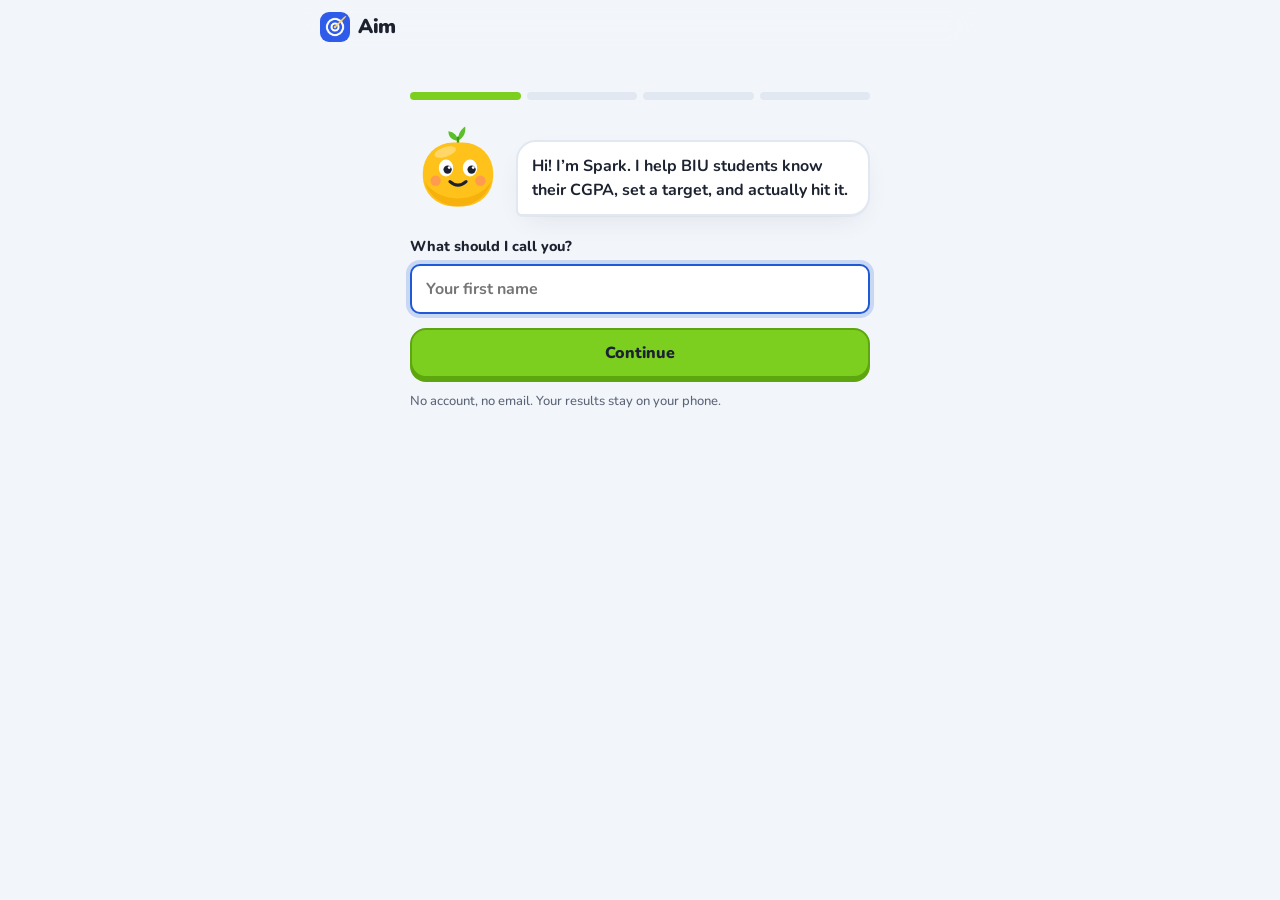
==== index.html @ a9dedfcc "Aim 2.0: BIU CGPA & study planner (PWA) On-device screenshot import (Tesseract.js), BIU weighted deg" ====
<!doctype html>
<html lang="en">
<head>
  <meta charset="utf-8">
  <meta name="viewport" content="width=device-width, initial-scale=1, viewport-fit=cover">
  <title>Aim · BIU CGPA & Study Planner</title>
  <meta name="description" content="For BIU students: upload your portal results, see your CGPA and degree class, and get a study plan with reminders that gets you to your target.">
  <meta name="theme-color" content="#f2f6fb" media="(prefers-color-scheme: light)">
  <meta name="theme-color" content="#10131a" media="(prefers-color-scheme: dark)">
  <meta name="color-scheme" content="light dark">
  <meta name="apple-mobile-web-app-capable" content="yes">
  <meta name="mobile-web-app-capable" content="yes">
  <meta name="apple-mobile-web-app-title" content="Aim">
  <link id="manifest" rel="manifest" href="manifest.webmanifest">
  <link id="apple-icon" rel="apple-touch-icon" href="icons/apple-touch-icon.png">
  <link id="favicon" rel="icon" href="icons/favicon.svg" type="image/svg+xml">
  <link rel="preload" href="fonts/nunito.woff2" as="font" type="font/woff2" crossorigin>
  <script>
    // Runs first so the browser sees the personalised icon when it decides what to install.
    (function () {
      try {
        var s = JSON.parse(localStorage.getItem('aim:v2') || 'null');
        var th = s && s.profile && s.profile.theme;
        if (th === 'light' || th === 'dark') document.documentElement.dataset.theme = th;
        var big = localStorage.getItem('aim:icon512'); if (!big) return;
        var small = localStorage.getItem('aim:icon192') || big;
        var type = function (d) { return d.slice(5, d.indexOf(';')); };
        var base = location.origin + location.pathname.replace(/[^/]*$/, '');
        var m = { id: base, name: 'Aim · BIU CGPA & Study Planner', short_name: 'Aim', start_url: base, scope: base, display: 'standalone',
          background_color: '#f2f6fb', theme_color: '#f2f6fb',
          icons: [{ src: small, sizes: '192x192', type: type(small), purpose: 'any' }, { src: big, sizes: '512x512', type: type(big), purpose: 'any' }, { src: big, sizes: '512x512', type: type(big), purpose: 'maskable' }] };
        document.getElementById('manifest').href = 'data:application/manifest+json,' + encodeURIComponent(JSON.stringify(m));
        document.getElementById('apple-icon').href = big;
        var f = document.getElementById('favicon'); f.href = small; f.type = type(small);
      } catch (e) { /* default icon */ }
    })();
  </script>
  <link rel="stylesheet" href="css/styles.css">
  <script type="module" src="js/app.js"></script>
</head>
<body>
  <a class="skip" href="#view">Skip to content</a>
  <div class="shell">
    <header class="topbar">
      <a class="brand" href="#home" aria-label="Aim home"><img src="icons/icon-192.png" alt=""><span>Aim</span></a>
      <button id="avatar-btn" class="avatar-btn" type="button" aria-label="Settings and profile"></button>
    </header>
    <main id="view" tabindex="-1"></main>
  </div>
  <nav class="tabs" id="tabs" aria-label="Main"></nav>
  <dialog id="dlg" aria-labelledby="dlg-title"></dialog>
  <div id="toast" class="toast" role="status" aria-live="polite"></div>
  <noscript><p style="padding:24px">Aim needs JavaScript turned on.</p></noscript>
</body>
</html>
---- css/styles.css ----
/*
VOICE   friendly coach: warm, direct, celebratory without fluff
IDEA    a report card that talks back: grades are coloured tiles you can read at a glance
PICTURE Spark the mascot + proportional colour tiles (grade mix, level weights)
COLOUR  sky-white ground, ink text, traffic-light grade scale lime → yellow → amber → coral → red
TYPE    Nunito (self-hosted), 800 for numbers and headings
*/
@font-face { font-family: 'Nunito'; src: url('../fonts/nunito.woff2') format('woff2'); font-weight: 200 1000; font-display: swap; }

:root {
  --bg: #f2f6fb; --surface: #fff; --surface-2: #eef3f9; --ink: #1d2230; --muted: #5b6476; --line: #e2e8f1;
  --lime: #7ccf1f; --lime-d: #5ea60f; --lime-ink: #2f6b05; --yellow: #ffd23f; --amber: #ffad33; --coral: #ff7a59; --red: #e5484d;
  --blue: #1f5ad6; --on-blue: #fff; --blue-soft: #e6efff; --lime-soft: #ecf8dc; --amber-soft: #fff3dc; --coral-soft: #ffe9e3;
  --gA: #7ccf1f; --gB: #c2e84d; --gC: #ffd23f; --gD: #ffad33; --gE: #ff7a59; --gF: #e5484d;
  --r: 26px; --r-sm: 16px; --shadow: 0 1px 0 rgba(29,34,48,.04), 0 10px 30px -12px rgba(29,34,48,.12);
  --font: 'Nunito', ui-rounded, -apple-system, 'Segoe UI', Roboto, sans-serif;
  --tabs-h: 68px; --safe-b: env(safe-area-inset-bottom, 0px);
  color-scheme: light;
}
@media (prefers-color-scheme: dark) { :root:not([data-theme=light]) { --bg: #10131a; --surface: #1a1f29; --surface-2: #232937; --ink: #eef1f6; --muted: #a4adbf; --line: #2b3241; --lime-ink: #9ee35a; --blue: #8db4ff; --on-blue: #0b1220; --blue-soft: #1d2a48; --lime-soft: #1f2e14; --amber-soft: #33270f; --coral-soft: #3a1f19; --shadow: none; color-scheme: dark; } }
:root[data-theme=dark] { --bg: #10131a; --surface: #1a1f29; --surface-2: #232937; --ink: #eef1f6; --muted: #a4adbf; --line: #2b3241; --lime-ink: #9ee35a; --blue: #8db4ff; --on-blue: #0b1220; --blue-soft: #1d2a48; --lime-soft: #1f2e14; --amber-soft: #33270f; --coral-soft: #3a1f19; --shadow: none; color-scheme: dark; }

* { box-sizing: border-box; min-width: 0; }
[hidden] { display: none !important; }
html { -webkit-text-size-adjust: 100%; }
body { margin: 0; font: 500 16px/1.5 var(--font); background: var(--bg); color: var(--ink); -webkit-font-smoothing: antialiased; overflow-x: clip; }
h1, h2, h3, p { margin: 0; }
h1 { font-size: clamp(1.75rem, 6vw, 2.25rem); font-weight: 850; line-height: 1.1; letter-spacing: -.02em; text-wrap: balance; }
h2 { font-size: 1.2rem; font-weight: 800; line-height: 1.2; }
h3 { font-size: 1rem; font-weight: 800; }
a { color: inherit; }
:focus-visible { outline: 3px solid var(--blue); outline-offset: 2px; border-radius: 10px; }
.sr-only { position: absolute; width: 1px; height: 1px; overflow: hidden; clip: rect(0 0 0 0); white-space: nowrap; }
.muted { color: var(--muted); } .small { font-size: .875rem; } .tiny { font-size: .8125rem; }
.num { font-variant-numeric: tabular-nums; font-weight: 850; }
.skip { position: absolute; left: -9999px; } .skip:focus { left: 8px; top: 8px; z-index: 99; background: var(--surface); padding: 8px 12px; }

/* Shell */
.shell { min-height: 100dvh; }
.topbar { position: sticky; top: 0; z-index: 10; display: flex; align-items: center; justify-content: space-between; gap: 12px;
  padding: calc(12px + env(safe-area-inset-top, 0px)) 20px 10px; background: color-mix(in srgb, var(--bg) 85%, transparent);
  backdrop-filter: blur(14px); -webkit-backdrop-filter: blur(14px); max-width: 680px; margin: 0 auto; }
.brand { display: flex; align-items: center; gap: 8px; font-weight: 900; font-size: 1.25rem; letter-spacing: -.02em; text-decoration: none; }
.brand img { width: 30px; height: 30px; border-radius: 9px; }
.avatar-btn { width: 42px; height: 42px; border-radius: 50%; border: 2px solid var(--line); background: var(--surface); padding: 0; overflow: hidden; cursor: pointer; font: 800 1rem var(--font); color: var(--ink); }
.avatar-btn img { width: 100%; height: 100%; object-fit: cover; display: block; }
main { max-width: 680px; margin: 0 auto; padding: 4px 16px calc(var(--tabs-h) + var(--safe-b) + 28px); outline: none; }
.stack { display: grid; gap: 14px; } .stack-sm { display: grid; gap: 8px; } .stack-lg { display: grid; gap: 22px; }
.row { display: flex; align-items: center; gap: 10px; } .wrap { flex-wrap: wrap; } .spread { justify-content: space-between; } .grow { flex: 1; }
.grid-2 { display: grid; grid-template-columns: minmax(0,1fr) minmax(0,1fr); gap: 12px; }

.tabs { position: fixed; left: 0; right: 0; bottom: 0; z-index: 20; height: calc(var(--tabs-h) + var(--safe-b)); padding-bottom: var(--safe-b);
  display: grid; grid-template-columns: repeat(4, 1fr); background: color-mix(in srgb, var(--surface) 94%, transparent); border-top: 1px solid var(--line);
  backdrop-filter: blur(14px); -webkit-backdrop-filter: blur(14px); }
.tab { display: flex; flex-direction: column; align-items: center; justify-content: center; gap: 2px; text-decoration: none; color: var(--muted); font-weight: 800; font-size: .75rem; min-height: 48px; }
.tab svg { width: 26px; height: 26px; transition: transform .2s; }
.tab[aria-current=page] { color: var(--ink); } .tab[aria-current=page] svg { transform: translateY(-2px) scale(1.08); color: var(--lime-d); }
@media (min-width: 900px) {
  .tabs { top: 50%; bottom: auto; left: 24px; right: auto; transform: translateY(-50%); width: 84px; height: auto; padding: 10px 0; grid-template-columns: 1fr; gap: 6px; border: 1px solid var(--line); border-radius: 28px; box-shadow: var(--shadow); }
  main { padding-bottom: 60px; }
}

/* Cards & tiles */
.card { background: var(--surface); border-radius: var(--r); padding: 20px; box-shadow: var(--shadow); border: 1px solid var(--line); }
.card.flush { padding: 0; overflow: hidden; }
.card-head { display: flex; align-items: center; justify-content: space-between; gap: 10px; padding: 16px 20px; }
.tile { border-radius: 22px; padding: 16px; color: #1d2230; position: relative; overflow: hidden; }
.hero { display: grid; grid-template-columns: minmax(0, 1.25fr) minmax(0, 1fr); gap: 12px; }
@media (max-width: 420px) { .hero { grid-template-columns: 1fr; } }
.big { font-size: clamp(3.2rem, 15vw, 4.4rem); font-weight: 900; line-height: .95; letter-spacing: -.04em; font-variant-numeric: tabular-nums; }
.label { font-size: .8125rem; font-weight: 800; color: var(--muted); }
.tile .label { color: #1d2230; opacity: .9; }
.cls-1st { background: var(--gA); } .cls-21 { background: var(--yellow); } .cls-22 { background: var(--amber); } .cls-3rd { background: var(--coral); } .cls-pass, .cls-na { background: var(--surface-2); color: var(--ink); }

/* Level weight tiles: widths proportional to weight */
.levels { display: flex; gap: 6px; height: 112px; }
.lvl { border-radius: 16px; padding: 10px; display: flex; flex-direction: column; justify-content: space-between; color: var(--ink); min-width: 52px; transition: transform .2s; }
.lvl b { font-size: 1.2rem; font-weight: 900; } .lvl span { font-size: .72rem; font-weight: 800; opacity: .8; }
.lvl:not(.done) { background: var(--surface-2); } .lvl.done { color: #1d2230; } .lvl.current { outline: 3px solid var(--ink); outline-offset: -3px; }

/* Grade chips */
.g { display: inline-grid; place-items: center; min-width: 34px; height: 34px; padding: 0 8px; border-radius: 11px; font-weight: 900; color: #1d2230; font-size: .95rem; }
.gA { background: var(--gA); } .gB { background: var(--gB); } .gC { background: var(--gC); } .gD { background: var(--gD); } .gE { background: var(--gE); } .gF { background: var(--gF); color: #fff; }
.gP { background: var(--blue-soft); color: var(--blue); font-size: .75rem; }
.mix { display: flex; height: 14px; border-radius: 99px; overflow: hidden; gap: 2px; }
.mix i { display: block; }

/* Buttons (chunky, pressable) */
.btn { --c: var(--surface); --s: var(--line); --t: var(--ink);
  display: inline-flex; align-items: center; justify-content: center; gap: 8px; min-height: 50px; padding: 0 20px; border-radius: 16px;
  background: var(--c); color: var(--t); border: 2px solid var(--s); box-shadow: 0 4px 0 var(--s); font: 850 1rem var(--font);
  cursor: pointer; text-decoration: none; transition: transform .08s, box-shadow .08s; white-space: nowrap; -webkit-tap-highlight-color: transparent; }
.btn:active { transform: translateY(3px); box-shadow: 0 1px 0 var(--s); }
.btn svg { width: 20px; height: 20px; flex: none; }
.btn.primary { --c: var(--lime); --s: var(--lime-d); --t: #1d2230; }
.btn.blue { --c: var(--blue); --s: color-mix(in srgb, var(--blue) 70%, #000); --t: var(--on-blue); }
.btn.danger { --c: var(--coral-soft); --s: #f3b6a6; --t: #b4321b; }
.btn.ghost { --c: transparent; --s: transparent; box-shadow: none; color: var(--blue); min-height: 44px; padding: 0 10px; }
.btn.ghost:active { transform: none; }
.btn.block { width: 100%; }
.btn.sm { min-height: 40px; padding: 0 14px; font-size: .9rem; border-radius: 13px; }
.btn:disabled { opacity: .5; pointer-events: none; }
.icon-btn { width: 44px; height: 44px; border-radius: 14px; border: 0; background: transparent; color: var(--muted); display: grid; place-items: center; cursor: pointer; }
.icon-btn:hover { background: var(--surface-2); color: var(--ink); } .icon-btn svg { width: 22px; height: 22px; }

.chips { display: flex; flex-wrap: wrap; gap: 8px; }
.chip { min-height: 44px; padding: 0 16px; border-radius: 14px; border: 2px solid var(--line); background: var(--surface); color: var(--ink); font: 800 .95rem var(--font); cursor: pointer; }
.chip[aria-pressed=true] { border-color: var(--ink); background: var(--ink); color: var(--surface); }
.gpick { display: grid; grid-template-columns: repeat(6, minmax(0,1fr)); gap: 6px; }
.gpick button { min-height: 44px; border-radius: 12px; border: 2px solid var(--line); background: var(--surface); font: 900 1rem var(--font); color: var(--ink); cursor: pointer; }
.gpick button[aria-pressed=true] { border-color: transparent; color: #1d2230; transform: scale(1.04); }
.gpick button[aria-pressed=true].F { color: #fff; }

/* Forms */
.field { display: grid; gap: 6px; } .field > label, .legend { font-weight: 800; font-size: .9rem; }
.hint { font-size: .8125rem; color: var(--muted); } .error { font-size: .85rem; color: var(--red); font-weight: 800; }
input, select { font: 700 1rem var(--font); color: var(--ink); background: var(--surface); border: 2px solid var(--line); border-radius: 14px; min-height: 50px; padding: 0 14px; width: 100%; }
input:focus, select:focus { border-color: var(--blue); outline: none; box-shadow: 0 0 0 4px color-mix(in srgb, var(--blue) 20%, transparent); }
input[aria-invalid=true] { border-color: var(--red); }
select { appearance: none; -webkit-appearance: none; padding-right: 38px; background-image: url("data:image/svg+xml,%3Csvg xmlns='http://www.w3.org/2000/svg' width='12' height='8'%3E%3Cpath d='M1 1.5l5 5 5-5' fill='none' stroke='%23889' stroke-width='2' stroke-linecap='round'/%3E%3C/svg%3E"); background-repeat: no-repeat; background-position: right 14px center; }
fieldset { border: 0; margin: 0; padding: 0; }
.option { display: flex; gap: 12px; align-items: center; padding: 14px 16px; border: 2px solid var(--line); border-radius: 18px; cursor: pointer; background: var(--surface); box-shadow: 0 3px 0 var(--line); font-weight: 800; }
.option:has(input:checked) { border-color: var(--lime-d); background: var(--lime-soft); box-shadow: 0 3px 0 var(--lime-d); }
.option input { width: 22px; height: 22px; min-height: 0; margin: 0; accent-color: var(--lime-d); flex: none; }
.option .sub { display: block; font-weight: 600; font-size: .8125rem; color: var(--muted); }

/* Lists */
.list { list-style: none; margin: 0; padding: 0; }
.item { display: flex; align-items: center; gap: 12px; padding: 12px 20px; border-top: 1px solid var(--line); min-height: 64px; }
.item:first-child { border-top: 0; }
.item .title { font-weight: 800; white-space: nowrap; overflow: hidden; text-overflow: ellipsis; }
.item .sub { font-size: .8125rem; color: var(--muted); white-space: nowrap; overflow: hidden; text-overflow: ellipsis; }
button.item { width: 100%; background: none; border-left: 0; border-right: 0; border-bottom: 0; text-align: left; font: inherit; color: inherit; cursor: pointer; }
button.item:hover { background: var(--surface-2); }

/* Spark speech */
.say { display: flex; align-items: flex-end; gap: 10px; }
.bubble { position: relative; background: var(--surface); border: 2px solid var(--line); border-radius: 20px 20px 20px 6px; padding: 12px 14px; font-weight: 700; box-shadow: var(--shadow); }
.spark { flex: none; overflow: visible; }
.spark .spark-body { transform-origin: 60px 108px; animation: bob 3.2s ease-in-out infinite; }
.spark .eyes { transform-origin: 60px 60px; animation: blink 5s infinite; }
.spark.jump .spark-body { animation: jump .7s cubic-bezier(.3,1.6,.5,1) 2; }
.spark.shake .spark-body { animation: shake .5s ease-in-out 2; }
@keyframes bob { 50% { transform: translateY(-3px) scaleY(1.02); } }
@keyframes blink { 0%, 96%, 100% { transform: scaleY(1); } 98% { transform: scaleY(.1); } }
@keyframes jump { 40% { transform: translateY(-18px) scale(1.05, .95); } 70% { transform: translateY(0) scale(1.08, .9); } }
@keyframes shake { 25% { transform: rotate(-6deg); } 75% { transform: rotate(6deg); } }

/* Chat */
.chat { display: grid; gap: 12px; padding-bottom: 8px; }
.msg { max-width: 88%; padding: 12px 14px; border-radius: 20px; font-weight: 650; animation: pop .25s ease-out; }
.msg.me { justify-self: end; background: var(--ink); color: var(--surface); border-bottom-right-radius: 6px; }
.msg.bot { background: var(--surface); border: 2px solid var(--line); border-bottom-left-radius: 6px; }
.msg.bot p + p, .msg.bot p + ul, .msg.bot ul + p { margin-top: 8px; }
.msg ul { margin: 6px 0 0; padding-left: 18px; }
.botrow { display: flex; gap: 8px; align-items: flex-end; }
.typing { display: inline-flex; gap: 4px; padding: 14px 16px; }
.typing i { width: 8px; height: 8px; border-radius: 50%; background: var(--muted); animation: dot 1s infinite; }
.typing i:nth-child(2) { animation-delay: .15s; } .typing i:nth-child(3) { animation-delay: .3s; }
@keyframes dot { 50% { transform: translateY(-5px); opacity: .5; } }
@keyframes pop { from { transform: translateY(6px) scale(.98); opacity: 0; } }
.suggest { display: flex; gap: 8px; overflow-x: auto; padding: 4px 2px 8px; scrollbar-width: none; }
.suggest .chip { flex: none; }

/* Upload & progress */
.drop { border: 3px dashed var(--line); border-radius: var(--r); padding: 26px 18px; text-align: center; display: grid; gap: 10px; justify-items: center; background: var(--surface); cursor: pointer; }
.drop:hover, .drop.over { border-color: var(--lime-d); background: var(--lime-soft); }
.bar { height: 14px; border-radius: 99px; background: var(--surface-2); overflow: hidden; }
.bar > i { display: block; height: 100%; background: var(--lime); border-radius: inherit; transition: width .3s; }
.flag { display: inline-block; font-size: .72rem; font-weight: 800; padding: 2px 8px; border-radius: 99px; background: var(--amber-soft); color: #8a5300; }
:root[data-theme=dark] .flag { color: var(--amber); }

/* Callouts */
.callout { border-radius: 20px; padding: 14px 16px; background: var(--surface-2); font-weight: 650; }
.callout.good { background: var(--lime-soft); } .callout.warn { background: var(--amber-soft); } .callout.bad { background: var(--coral-soft); } .callout.info { background: var(--blue-soft); }

/* Timetable */
.day { display: grid; grid-template-columns: 52px minmax(0, 1fr); gap: 12px; padding: 12px 20px; border-top: 1px solid var(--line); }
.day:first-child { border-top: 0; } .day > b { padding-top: 8px; font-weight: 900; }
.session { display: flex; justify-content: space-between; gap: 8px; padding: 10px 12px; border-radius: 14px; background: var(--surface-2); font-weight: 800; }
.session + .session { margin-top: 6px; } .session .t { color: var(--muted); font-variant-numeric: tabular-nums; white-space: nowrap; }

/* Dialog (bottom sheet on phones) */
dialog { border: 0; border-radius: 28px; padding: 0; width: min(520px, calc(100vw - 24px)); max-height: calc(100dvh - 24px); background: var(--surface); color: var(--ink); box-shadow: 0 30px 80px rgba(0,0,0,.3); }
dialog::backdrop { background: rgba(16, 19, 26, .5); }
.sheet { padding: 22px; display: grid; gap: 16px; }
.sheet-actions { display: flex; gap: 10px; justify-content: flex-end; flex-wrap: wrap; }
@media (max-width: 600px) { dialog { margin: auto auto 0; width: 100vw; max-width: 100vw; border-radius: 28px 28px 0 0; padding-bottom: var(--safe-b); } .sheet-actions .btn { flex: 1; } }

/* Toast */
.toast { position: fixed; left: 50%; bottom: calc(var(--tabs-h) + var(--safe-b) + 16px); transform: translate(-50%, 20px); opacity: 0; pointer-events: none;
  background: #1d2230; color: #fff; padding: 10px 10px 10px 18px; border-radius: 16px; display: flex; gap: 12px; align-items: center; z-index: 60; font-weight: 750; transition: .2s; max-width: calc(100vw - 32px); }
.toast.show { opacity: 1; transform: translate(-50%, 0); pointer-events: auto; }
.toast button { background: none; border: 0; color: var(--yellow); font: 900 1rem var(--font); min-height: 40px; padding: 0 10px; cursor: pointer; }
.toast.top { bottom: auto; top: calc(16px + env(safe-area-inset-top, 0px)); }

/* Onboarding */
.onb { max-width: 460px; margin: 0 auto; padding-top: 4vh; display: grid; gap: 20px; }
.steps { display: flex; gap: 6px; } .steps i { flex: 1; height: 8px; border-radius: 8px; background: var(--line); } .steps i.on { background: var(--lime); }
.class-pick { display: grid; gap: 10px; }
.class-pick label { display: flex; justify-content: space-between; align-items: center; padding: 16px 18px; border-radius: 20px; font-weight: 900; cursor: pointer; color: #1d2230; border: 3px solid transparent; box-shadow: 0 4px 0 rgba(0,0,0,.12); }
.class-pick label:has(input:checked) { border-color: var(--ink); transform: translateY(-2px); }
.class-pick input { width: 22px; height: 22px; min-height: 0; accent-color: #1d2230; }

.confetti { position: fixed; inset: 0; width: 100vw; height: 100vh; pointer-events: none; z-index: 80; }
.section-title { font-size: .8125rem; font-weight: 900; color: var(--muted); padding: 6px 4px 0; text-transform: none; }

@media (prefers-reduced-motion: reduce) { *, *::before, *::after { animation: none !important; transition: none !important; } }
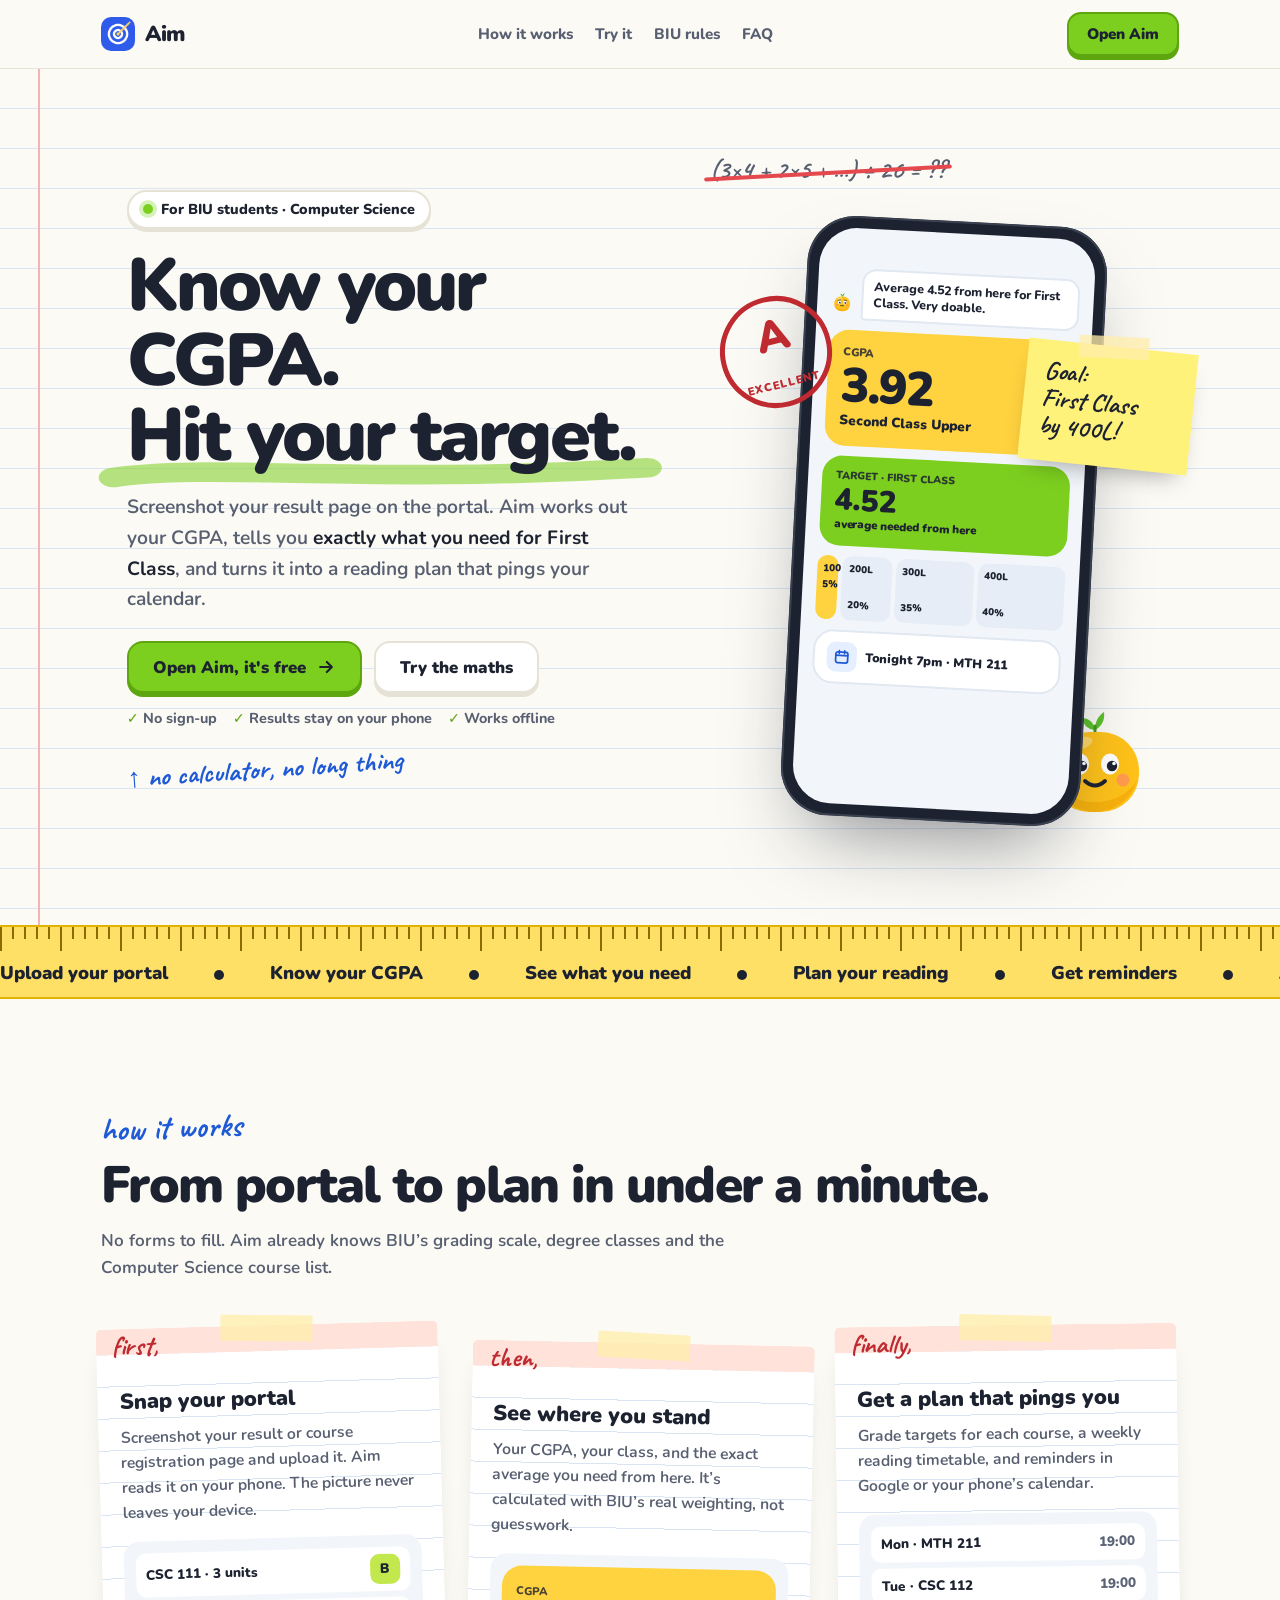
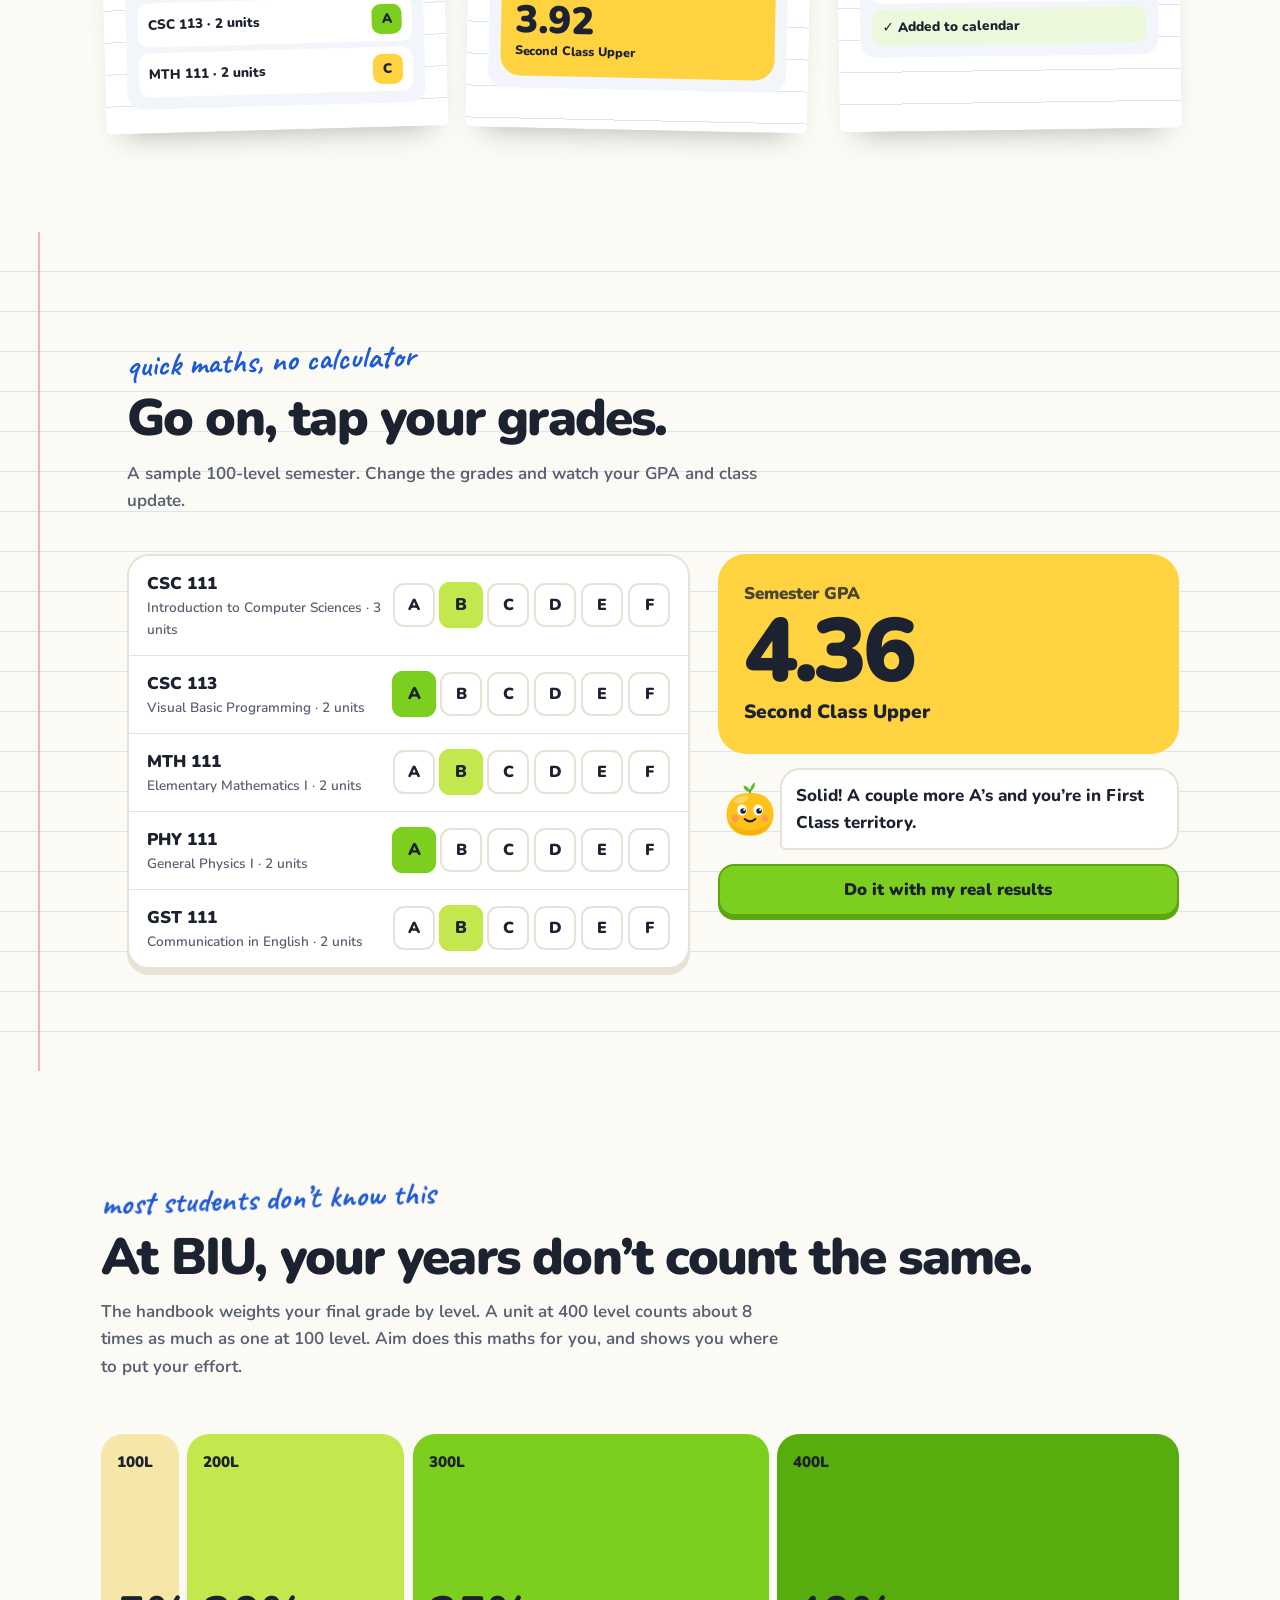
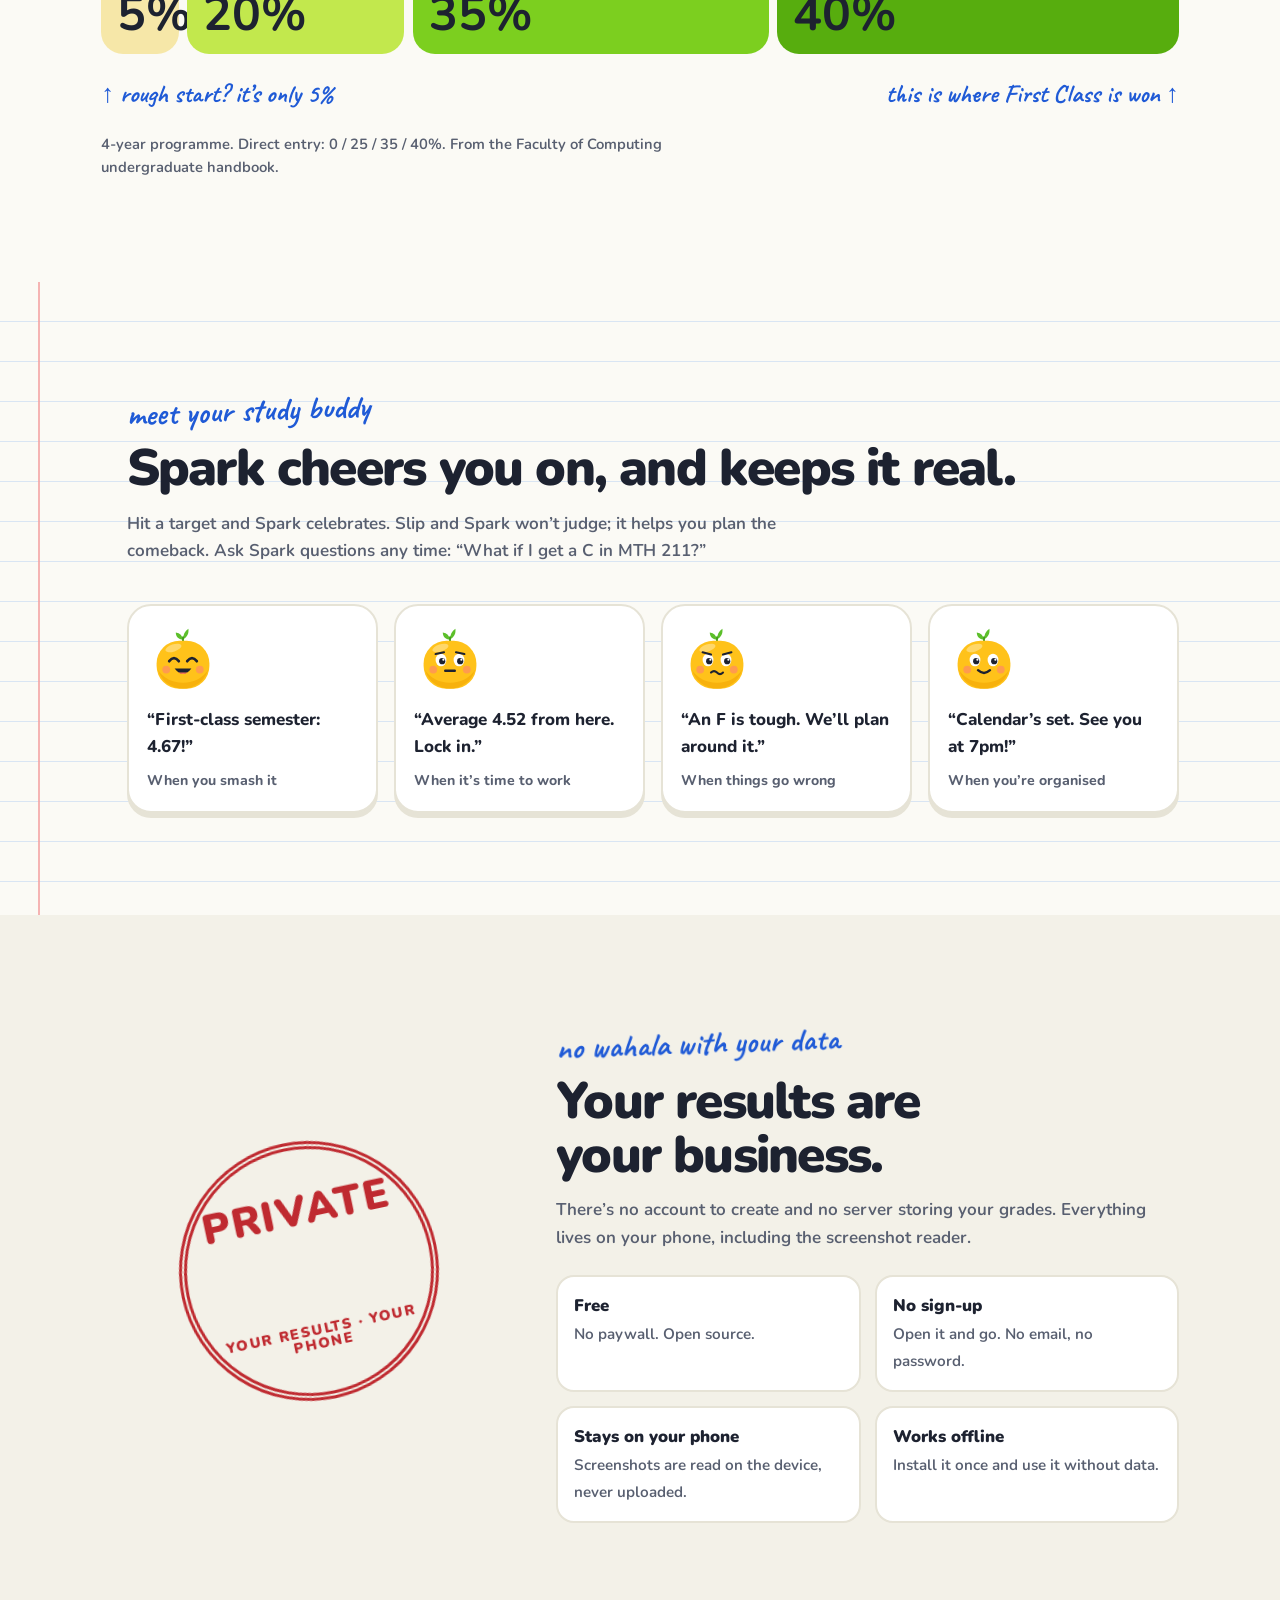
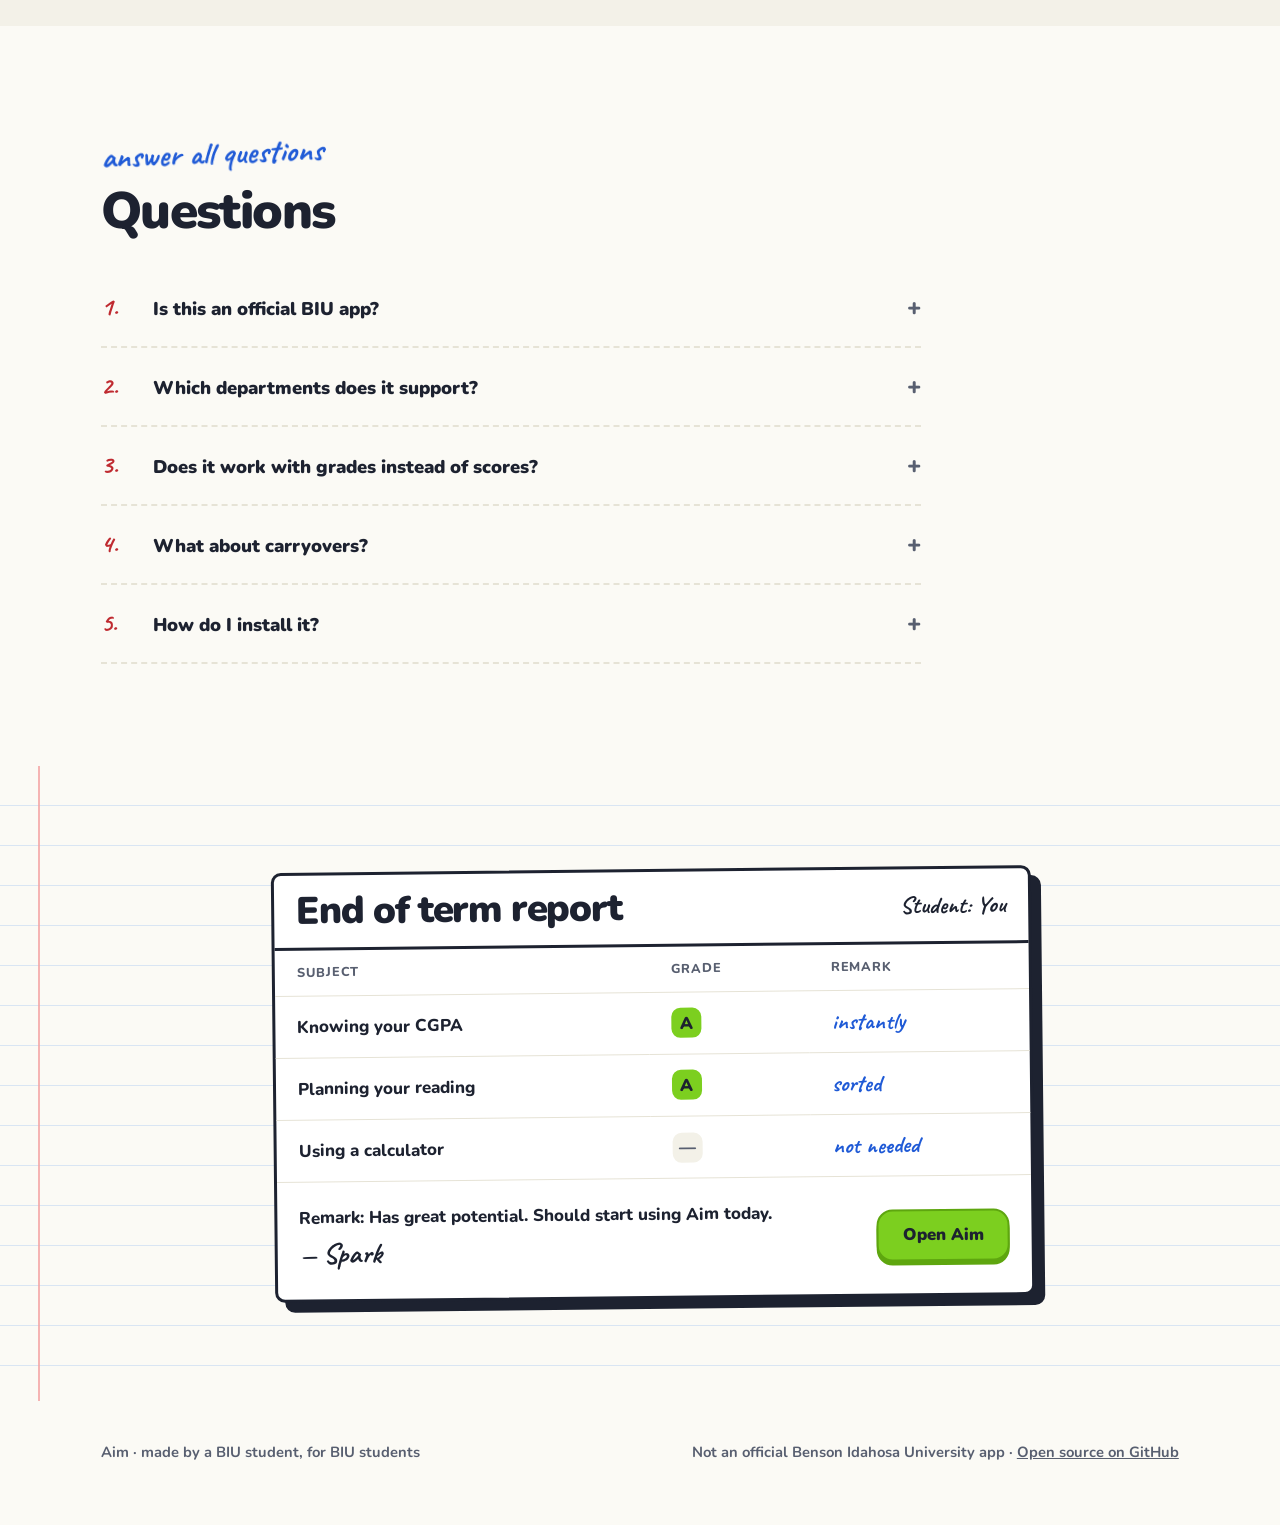
==== commit ba7e0a83: "Add landing page; move app to /app School-themed landing (exercise-book paper, ruler, index cards, r" ====
--- a/index.html
+++ b/index.html
@@ -1,55 +1,386 @@
 <!doctype html>
 <html lang="en">
 <head>
-  <meta charset="utf-8">
-  <meta name="viewport" content="width=device-width, initial-scale=1, viewport-fit=cover">
-  <title>Aim · BIU CGPA & Study Planner</title>
-  <meta name="description" content="For BIU students: upload your portal results, see your CGPA and degree class, and get a study plan with reminders that gets you to your target.">
-  <meta name="theme-color" content="#f2f6fb" media="(prefers-color-scheme: light)">
-  <meta name="theme-color" content="#10131a" media="(prefers-color-scheme: dark)">
-  <meta name="color-scheme" content="light dark">
-  <meta name="apple-mobile-web-app-capable" content="yes">
-  <meta name="mobile-web-app-capable" content="yes">
-  <meta name="apple-mobile-web-app-title" content="Aim">
-  <link id="manifest" rel="manifest" href="manifest.webmanifest">
-  <link id="apple-icon" rel="apple-touch-icon" href="icons/apple-touch-icon.png">
-  <link id="favicon" rel="icon" href="icons/favicon.svg" type="image/svg+xml">
-  <link rel="preload" href="fonts/nunito.woff2" as="font" type="font/woff2" crossorigin>
-  <script>
-    // Runs first so the browser sees the personalised icon when it decides what to install.
-    (function () {
-      try {
-        var s = JSON.parse(localStorage.getItem('aim:v2') || 'null');
-        var th = s && s.profile && s.profile.theme;
-        if (th === 'light' || th === 'dark') document.documentElement.dataset.theme = th;
-        var big = localStorage.getItem('aim:icon512'); if (!big) return;
-        var small = localStorage.getItem('aim:icon192') || big;
-        var type = function (d) { return d.slice(5, d.indexOf(';')); };
-        var base = location.origin + location.pathname.replace(/[^/]*$/, '');
-        var m = { id: base, name: 'Aim · BIU CGPA & Study Planner', short_name: 'Aim', start_url: base, scope: base, display: 'standalone',
-          background_color: '#f2f6fb', theme_color: '#f2f6fb',
-          icons: [{ src: small, sizes: '192x192', type: type(small), purpose: 'any' }, { src: big, sizes: '512x512', type: type(big), purpose: 'any' }, { src: big, sizes: '512x512', type: type(big), purpose: 'maskable' }] };
-        document.getElementById('manifest').href = 'data:application/manifest+json,' + encodeURIComponent(JSON.stringify(m));
-        document.getElementById('apple-icon').href = big;
-        var f = document.getElementById('favicon'); f.href = small; f.type = type(small);
-      } catch (e) { /* default icon */ }
-    })();
-  </script>
-  <link rel="stylesheet" href="css/styles.css">
-  <script type="module" src="js/app.js"></script>
+<meta charset="utf-8">
+<meta name="viewport" content="width=device-width, initial-scale=1">
+<title>Aim · Know your CGPA. Hit your target.</title>
+<meta name="description" content="Aim is a free app for BIU students. Screenshot your portal results and Aim works out your CGPA, what you need for First Class, and a study plan with reminders. No sign-up.">
+<meta property="og:title" content="Aim · Know your CGPA. Hit your target.">
+<meta property="og:description" content="Free for BIU students. Screenshot your portal, Aim does the maths and plans your reading.">
+<meta property="og:image" content="https://aim-biu.vercel.app/app/icons/icon-512.png">
+<meta name="theme-color" content="#fbfaf5">
+<link rel="icon" href="app/icons/favicon.svg" type="image/svg+xml">
+<link rel="preload" href="app/fonts/nunito.woff2" as="font" type="font/woff2" crossorigin>
+<link rel="preload" href="app/fonts/caveat.woff2" as="font" type="font/woff2" crossorigin>
+<style>
+/*
+VOICE   a classmate who's good at maths: warm, quick, a little cheeky
+IDEA    the page behaves like your school things: exercise book, ruler, index cards, report card
+PICTURE a phone with Aim lying on ruled exercise-book paper, with sticky notes, a grade stamp and Spark peeking out
+COLOUR  paper cream + ink, Aim's traffic-light grade colours (lime, yellow, amber, coral), margin red
+TYPE    Nunito 800–900 for everything, Caveat for handwritten notes
+*/
+@font-face { font-family: 'Nunito'; src: url('app/fonts/nunito.woff2') format('woff2'); font-weight: 200 1000; font-display: swap; }
+@font-face { font-family: 'Caveat'; src: url('app/fonts/caveat.woff2') format('woff2'); font-weight: 700; font-display: swap; }
+:root {
+  color-scheme: light dark;
+  --paper: light-dark(#fbfaf5, #13161d); --paper-2: light-dark(#f3f1e8, #1a1e27); --ink: light-dark(#1d2230, #eef1f6); --muted: light-dark(#585f70, #a4adbf);
+  --rule: light-dark(#d9e5f3, #222a38); --margin: light-dark(#f4a3a3, #6b3434); --card: light-dark(#ffffff, #1d222c); --line: light-dark(#e6e3d6, #2b3241);
+  --lime: #7ccf1f; --lime-d: #5ea60f; --yellow: #ffd23f; --amber: #ffad33; --coral: #ff7a59; --red: #e5484d; --blue: light-dark(#1f5ad6, #8db4ff);
+  --gB: #c2e84d; --stamp: light-dark(#bf2a30, #ff8f92); --note: #fff27a; --tape: rgba(255, 238, 170, .75);
+}
+:root[data-theme=light] { color-scheme: light; } :root[data-theme=dark] { color-scheme: dark; }
+* { box-sizing: border-box; min-width: 0; }
+html { scroll-behavior: smooth; scroll-padding-top: 80px; }
+body { margin: 0; background: var(--paper); color: var(--ink); font: 600 17px/1.6 'Nunito', ui-rounded, system-ui, sans-serif; overflow-x: clip; -webkit-font-smoothing: antialiased; }
+a { color: inherit; }
+h1, h2, h3, p { margin: 0; }
+.hand { font-family: 'Caveat', cursive; font-weight: 700; }
+:focus-visible { outline: 3px solid var(--blue); outline-offset: 3px; border-radius: 8px; }
+.wrap { max-width: 1180px; margin: 0 auto; padding: 0 max(4vw, 18px); }
+.sr { position: absolute; width: 1px; height: 1px; overflow: hidden; clip: rect(0 0 0 0); }
+
+/* ruled exercise-book paper */
+.ruled { background-image: linear-gradient(var(--paper) 0 0), repeating-linear-gradient(180deg, transparent 0 39px, var(--rule) 39px 40px); background-size: 100% 0, 100% 40px; position: relative; }
+.ruled::before { content: ''; position: absolute; top: 0; bottom: 0; left: max(3vw, 14px); width: 2px; background: var(--margin); opacity: .8; }
+
+/* header */
+header { position: sticky; top: 0; z-index: 20; background: color-mix(in srgb, var(--paper) 88%, transparent); backdrop-filter: blur(12px); -webkit-backdrop-filter: blur(12px); border-bottom: 1px solid var(--line); }
+.nav { display: flex; align-items: center; justify-content: space-between; height: 68px; gap: 12px; }
+.logo { display: flex; align-items: center; gap: 10px; font-weight: 900; font-size: 1.35rem; text-decoration: none; letter-spacing: -.02em; }
+.logo img { width: 34px; height: 34px; border-radius: 10px; }
+.nav-links { display: flex; gap: 22px; font-weight: 800; font-size: .95rem; }
+.nav-links a { text-decoration: none; color: var(--muted); } .nav-links a:hover { color: var(--ink); }
+@media (max-width: 760px) { .nav-links { display: none; } }
+
+/* buttons */
+.btn { --c: var(--card); --s: var(--line); --t: var(--ink); display: inline-flex; align-items: center; justify-content: center; gap: 10px; min-height: 52px; padding: 0 24px; border-radius: 16px;
+  background: var(--c); color: var(--t); border: 2px solid var(--s); box-shadow: 0 4px 0 var(--s); font: 900 1.05rem 'Nunito', sans-serif; text-decoration: none; cursor: pointer; transition: transform .08s, box-shadow .08s; white-space: nowrap; }
+.btn:active { transform: translateY(3px); box-shadow: 0 1px 0 var(--s); }
+.btn.go { --c: var(--lime); --s: var(--lime-d); --t: #1d2230; }
+.btn.sm { min-height: 44px; padding: 0 18px; font-size: .95rem; border-radius: 14px; }
+.btn svg { width: 20px; height: 20px; }
+
+/* hero */
+.hero { padding: clamp(36px, 6vw, 80px) 0 clamp(48px, 7vw, 96px); }
+.hero .wrap { display: grid; grid-template-columns: minmax(0, 1.05fr) minmax(0, .95fr); gap: clamp(28px, 5vw, 64px); align-items: center; padding-left: max(6vw, 40px); }
+@media (max-width: 900px) { .hero .wrap { grid-template-columns: 1fr; } }
+.tag { display: inline-flex; align-items: center; gap: 8px; background: var(--card); border: 2px solid var(--line); border-radius: 999px; padding: 6px 14px; font-weight: 850; font-size: .9rem; box-shadow: 0 3px 0 var(--line); }
+.tag i { width: 10px; height: 10px; border-radius: 50%; background: var(--lime); box-shadow: 0 0 0 4px color-mix(in srgb, var(--lime) 30%, transparent); }
+h1 { font-size: clamp(2.6rem, 6.4vw, 4.6rem); font-weight: 900; line-height: 1.02; letter-spacing: -.04em; margin: 20px 0 18px; text-wrap: balance; }
+.hl { position: relative; white-space: nowrap; z-index: 0; }
+.hl svg { position: absolute; left: -4%; bottom: -.05em; width: 108%; height: .5em; z-index: -1; overflow: visible; }
+.hl path { stroke-dasharray: 600; stroke-dashoffset: 600; animation: draw 1s .4s ease-out forwards; }
+@keyframes draw { to { stroke-dashoffset: 0; } }
+.lede { font-size: clamp(1.05rem, 1.6vw, 1.2rem); color: var(--muted); max-width: 33em; font-weight: 650; }
+.lede b { color: var(--ink); }
+.ctas { display: flex; flex-wrap: wrap; gap: 12px; margin: 26px 0 14px; }
+.fine { font-size: .9rem; color: var(--muted); font-weight: 750; display: flex; flex-wrap: wrap; gap: 6px 16px; }
+.fine span::before { content: '✓ '; color: var(--lime-d); font-weight: 900; }
+.scribble { font-size: 1.7rem; color: var(--blue); transform: rotate(-4deg); display: inline-block; margin-top: 18px; }
+
+/* hero picture */
+.desk { position: relative; min-height: 690px; padding-top: 60px; display: grid; place-items: center; }
+.phone { position: relative; width: 300px; height: 600px; border-radius: 48px; background: #1d2230; padding: 12px; box-shadow: 0 40px 80px -30px rgba(29,34,48,.55), inset 0 0 0 2px #39404f; transform: rotate(3deg); z-index: 2; }
+.screen { width: 100%; height: 100%; border-radius: 38px; background: #f2f6fb; overflow: hidden; padding: 40px 14px 14px; display: grid; gap: 10px; align-content: start; color: #1d2230; }
+.screen .bub { display: flex; gap: 8px; align-items: flex-end; font-size: .78rem; font-weight: 800; line-height: 1.3; }
+.screen .bub p { background: #fff; border: 2px solid #e2e8f1; border-radius: 14px 14px 14px 4px; padding: 8px 10px; }
+.tile { border-radius: 20px; padding: 14px; color: #1d2230; }
+.mini-big { font: 900 3rem/1 'Nunito'; letter-spacing: -.04em; }
+.lvls { display: flex; gap: 4px; height: 64px; }
+.lvls div { border-radius: 10px; padding: 6px; font-size: .62rem; font-weight: 900; display: flex; flex-direction: column; justify-content: space-between; background: #e6edf6; }
+.sticky { position: absolute; background: var(--note); color: #1d2230; padding: 18px 18px 22px; width: 170px; font-size: 1.6rem; line-height: 1.05; box-shadow: 0 14px 24px -12px rgba(0,0,0,.35); z-index: 3; }
+.sticky::before { content: ''; position: absolute; top: -10px; left: 50%; width: 70px; height: 22px; transform: translateX(-50%) rotate(-3deg); background: var(--tape); }
+.stamp { position: absolute; width: 112px; height: 112px; border-radius: 50%; border: 5px solid var(--stamp); color: var(--stamp); display: grid; place-items: center; text-align: center; font: 900 2.7rem/1 'Nunito'; transform: rotate(-14deg); z-index: 3; }
+.stamp small { display: block; font-size: .7rem; letter-spacing: .08em; margin-top: -4px; }
+.sum { position: absolute; font-size: 1.6rem; color: var(--muted); z-index: 1; white-space: nowrap; }
+.sum::after { content: ''; position: absolute; left: -6px; right: -6px; top: 52%; height: 4px; background: var(--red); border-radius: 4px; transform: rotate(-3deg); }
+.peek { position: absolute; z-index: 1; }
+@media (max-width: 520px) { .desk { min-height: 560px; transform: scale(.9); } .sum { display: none; } }
+
+/* ruler strip */
+.ruler { background: #ffe066; color: #1d2230; border-block: 2px solid #e0b400; height: 74px; position: relative; overflow: hidden; }
+.ruler::before { content: ''; position: absolute; inset: 0 0 auto 0; height: 26px; background: repeating-linear-gradient(90deg, #8a6d00 0 2px, transparent 2px 12px), repeating-linear-gradient(90deg, #8a6d00 0 2px, transparent 2px 60px); background-size: 12px 12px, 60px 24px; background-repeat: repeat-x; }
+.track { position: absolute; bottom: 10px; display: flex; gap: 46px; white-space: nowrap; font-weight: 900; font-size: 1.15rem; animation: slide 30s linear infinite; }
+.track span::after { content: ''; display: inline-block; width: 10px; height: 10px; border-radius: 50%; background: #1d2230; margin-left: 46px; vertical-align: middle; }
+@keyframes slide { to { transform: translateX(-50%); } }
+
+/* sections */
+section.band { padding: clamp(56px, 8vw, 110px) 0; }
+.kicker { font-size: 2rem; color: var(--blue); transform: rotate(-2deg); display: inline-block; }
+h2 { font-size: clamp(2rem, 4.6vw, 3.2rem); font-weight: 900; letter-spacing: -.035em; line-height: 1.05; margin: 6px 0 14px; text-wrap: balance; }
+.sub { color: var(--muted); max-width: 40em; font-weight: 650; }
+
+/* index cards */
+.cards { display: grid; grid-template-columns: repeat(3, minmax(0, 1fr)); gap: 26px; margin-top: 44px; }
+@media (max-width: 900px) { .cards { grid-template-columns: 1fr; max-width: 520px; } }
+.icard { position: relative; background: var(--card); border-radius: 6px; padding: 26px 22px 24px; box-shadow: 0 18px 30px -18px rgba(0,0,0,.3); border-top: 26px solid color-mix(in srgb, var(--coral) 22%, var(--card));
+  background-image: repeating-linear-gradient(180deg, transparent 0 31px, var(--rule) 31px 32px); }
+.icard:nth-child(1) { transform: rotate(-1.6deg); } .icard:nth-child(2) { transform: rotate(1.2deg); margin-top: 18px; } .icard:nth-child(3) { transform: rotate(-.8deg); }
+@media (max-width: 900px) { .icard:nth-child(2) { margin-top: 0; } }
+.icard::before { content: ''; position: absolute; top: -36px; left: 50%; width: 92px; height: 26px; background: var(--tape); transform: translateX(-50%) rotate(2deg); }
+.icard .step { font-size: 1.7rem; color: var(--stamp); position: absolute; top: -30px; left: 16px; }
+.icard h3 { font-size: 1.35rem; font-weight: 900; margin: 4px 0 6px; }
+.icard p { color: var(--muted); font-weight: 650; font-size: .98rem; }
+.demo { margin-top: 16px; background: #f2f6fb; color: #1d2230; border-radius: 16px; padding: 12px; display: grid; gap: 6px; font-size: .85rem; font-weight: 850; }
+.drow { display: flex; justify-content: space-between; align-items: center; background: #fff; border-radius: 10px; padding: 7px 10px; }
+.g { display: inline-grid; place-items: center; min-width: 30px; height: 30px; border-radius: 9px; font-weight: 900; color: #1d2230; }
+.gA { background: var(--lime); } .gB { background: var(--gB); } .gC { background: var(--yellow); } .gD { background: var(--amber); } .gE { background: var(--coral); } .gF { background: var(--red); color: #fff; }
+
+/* try-it */
+.try { display: grid; grid-template-columns: minmax(0, 1.1fr) minmax(0, .9fr); gap: 28px; margin-top: 40px; align-items: start; }
+@media (max-width: 900px) { .try { grid-template-columns: 1fr; } }
+.sheet { background: var(--card); border-radius: 22px; border: 2px solid var(--line); box-shadow: 0 6px 0 var(--line); overflow: hidden; }
+.sheet .r { display: grid; grid-template-columns: minmax(0, 1fr) auto; gap: 12px; align-items: center; padding: 14px 18px; border-top: 1px solid var(--line); }
+.sheet .r:first-child { border-top: 0; }
+.sheet .code { font-weight: 900; } .sheet .u { font-size: .85rem; color: var(--muted); }
+.pick { display: flex; gap: 5px; }
+.pick button { width: 42px; height: 44px; border-radius: 11px; border: 2px solid var(--line); background: var(--card); color: var(--ink); font: 900 1rem 'Nunito'; cursor: pointer; }
+.pick button[aria-pressed=true] { border-color: transparent; color: #1d2230; transform: scale(1.06); }
+.pick button[aria-pressed=true].F { color: #fff; }
+@media (max-width: 600px) { .sheet .r { grid-template-columns: 1fr; gap: 8px; } .pick { display: grid; grid-template-columns: repeat(6, minmax(0, 1fr)); } .pick button { width: auto; } }
+.result { position: sticky; top: 90px; display: grid; gap: 14px; }
+.res-tile { border-radius: 28px; padding: 26px; color: #1d2230; transition: background .3s; }
+.res-tile .n { font: 900 clamp(4rem, 10vw, 5.6rem)/1 'Nunito'; letter-spacing: -.05em; font-variant-numeric: tabular-nums; }
+.say { display: flex; gap: 12px; align-items: flex-end; }
+.say p { background: var(--card); border: 2px solid var(--line); border-radius: 20px 20px 20px 6px; padding: 12px 14px; font-weight: 800; }
+
+/* levels */
+.levels { display: flex; gap: 8px; height: 220px; margin: 54px 0 20px; }
+.lv { border-radius: 22px; padding: 16px; display: flex; flex-direction: column; justify-content: space-between; color: #1d2230; font-weight: 900; transform-origin: bottom; }
+.lv b { font-size: clamp(1.6rem, 4vw, 3rem); line-height: 1; } .lv span { font-size: .95rem; }
+.lv:nth-child(1) { flex: 5 1 0; min-width: 72px; background: #f6e7a8; } .lv:nth-child(2) { flex: 20 1 0; background: var(--gB); } .lv:nth-child(3) { flex: 35 1 0; background: var(--lime); } .lv:nth-child(4) { flex: 40 1 0; background: #57ad0e; }
+.notes { display: flex; justify-content: space-between; gap: 20px; font-size: 1.6rem; color: var(--blue); }
+.notes span:last-child { text-align: right; }
+.reveal .lv { animation: grow .8s cubic-bezier(.3, 1.4, .5, 1) both; } .reveal .lv:nth-child(2) { animation-delay: .1s; } .reveal .lv:nth-child(3) { animation-delay: .2s; } .reveal .lv:nth-child(4) { animation-delay: .3s; }
+@keyframes grow { from { transform: scaleY(.15); opacity: 0; } }
+.pre .lv { opacity: 0; }
+
+/* Spark moods */
+.moods { display: grid; grid-template-columns: repeat(4, minmax(0, 1fr)); gap: 16px; margin-top: 40px; }
+@media (max-width: 900px) { .moods { grid-template-columns: repeat(2, minmax(0, 1fr)); } }
+.mood { background: var(--card); border: 2px solid var(--line); border-radius: 24px; padding: 18px; display: grid; gap: 10px; justify-items: start; box-shadow: 0 5px 0 var(--line); }
+.mood p { font-weight: 800; } .mood small { color: var(--muted); font-weight: 750; }
+
+/* privacy */
+.private { background: var(--paper-2); }
+.pgrid { display: grid; grid-template-columns: minmax(0, .8fr) minmax(0, 1.2fr); gap: 40px; align-items: center; }
+@media (max-width: 900px) { .pgrid { grid-template-columns: 1fr; } }
+.bigstamp { justify-self: center; width: 260px; height: 260px; border-radius: 50%; border: 8px double var(--stamp); color: var(--stamp); display: grid; place-items: center; text-align: center; transform: rotate(-12deg); font: 900 2.6rem/1 'Nunito'; letter-spacing: .04em; }
+.bigstamp small { display: block; font-size: .9rem; letter-spacing: .12em; margin-top: 8px; }
+.checks { display: grid; grid-template-columns: repeat(2, minmax(0, 1fr)); gap: 14px; margin-top: 24px; }
+@media (max-width: 520px) { .checks { grid-template-columns: 1fr; } }
+.checks div { background: var(--card); border-radius: 18px; padding: 16px; border: 2px solid var(--line); }
+.checks b { display: block; font-size: 1.05rem; font-weight: 900; } .checks span { color: var(--muted); font-size: .95rem; font-weight: 650; }
+
+/* FAQ like an exam paper */
+.faq { max-width: 820px; margin-top: 30px; }
+.faq details { border-bottom: 2px dashed var(--line); padding: 4px 0; }
+.faq summary { cursor: pointer; font-weight: 900; font-size: 1.15rem; padding: 14px 0; list-style: none; display: flex; gap: 12px; align-items: baseline; }
+.faq summary::-webkit-details-marker { display: none; }
+.faq summary .q { font-size: 1.6rem; color: var(--stamp); min-width: 40px; }
+.faq summary::after { content: '+'; margin-left: auto; font-size: 1.5rem; color: var(--muted); }
+.faq details[open] summary::after { content: '–'; }
+.faq p { color: var(--muted); font-weight: 650; padding: 0 0 16px 52px; }
+
+/* report card CTA */
+.report { max-width: 760px; margin: 0 auto; background: var(--card); border: 3px solid var(--ink); border-radius: 10px; padding: 0; box-shadow: 10px 10px 0 var(--ink); transform: rotate(-.6deg); }
+.report header { position: static; background: none; backdrop-filter: none; border-bottom: 3px solid var(--ink); padding: 16px 22px; display: flex; justify-content: space-between; align-items: center; gap: 12px; flex-wrap: wrap; }
+.report h2 { font-size: clamp(1.6rem, 4vw, 2.4rem); margin: 0; }
+.report table { width: 100%; border-collapse: collapse; }
+.report td, .report th { text-align: left; padding: 12px 22px; border-bottom: 1px solid var(--line); font-weight: 800; }
+.report th { font-size: .8rem; color: var(--muted); letter-spacing: .06em; }
+.report td:last-child { font-size: 1.45rem; color: var(--blue); }
+.report .foot { padding: 22px; display: flex; gap: 18px; align-items: center; justify-content: space-between; flex-wrap: wrap; }
+.sign { font-size: 1.8rem; }
+
+footer { padding: 40px 0 60px; color: var(--muted); font-weight: 700; font-size: .92rem; }
+footer .wrap { display: flex; flex-wrap: wrap; gap: 10px 24px; justify-content: space-between; }
+
+/* Spark animation */
+.spark .spark-body { transform-origin: 60px 108px; animation: bob 3.2s ease-in-out infinite; }
+.spark .eyes { transform-origin: 60px 60px; animation: blink 5s infinite; }
+@keyframes bob { 50% { transform: translateY(-3px) scaleY(1.02); } }
+@keyframes blink { 0%, 96%, 100% { transform: scaleY(1); } 98% { transform: scaleY(.1); } }
+.wave .spark-body { animation: hop 2.6s ease-in-out infinite; }
+@keyframes hop { 0%, 70%, 100% { transform: translateY(0); } 80% { transform: translateY(-14px); } 90% { transform: translateY(0) scaleY(.95); } }
+@media (prefers-reduced-motion: reduce) { *, *::before, *::after { animation: none !important; transition: none !important; } .hl path { stroke-dashoffset: 0; } .pre .lv { opacity: 1; } }
+</style>
 </head>
 <body>
-  <a class="skip" href="#view">Skip to content</a>
-  <div class="shell">
-    <header class="topbar">
-      <a class="brand" href="#home" aria-label="Aim home"><img src="icons/icon-192.png" alt=""><span>Aim</span></a>
-      <button id="avatar-btn" class="avatar-btn" type="button" aria-label="Settings and profile"></button>
-    </header>
-    <main id="view" tabindex="-1"></main>
-  </div>
-  <nav class="tabs" id="tabs" aria-label="Main"></nav>
-  <dialog id="dlg" aria-labelledby="dlg-title"></dialog>
-  <div id="toast" class="toast" role="status" aria-live="polite"></div>
-  <noscript><p style="padding:24px">Aim needs JavaScript turned on.</p></noscript>
+<header><div class="wrap nav">
+  <a class="logo" href="#top"><img src="app/icons/icon-192.png" alt="">Aim</a>
+  <nav class="nav-links" aria-label="Page sections"><a href="#how">How it works</a><a href="#try">Try it</a><a href="#rules">BIU rules</a><a href="#faq">FAQ</a></nav>
+  <a class="btn go sm" href="app/">Open Aim</a>
+</div></header>
+
+<main id="top">
+  <section class="hero ruled">
+    <div class="wrap">
+      <div>
+        <span class="tag"><i></i>For BIU students · Computer Science</span>
+        <h1>Know your CGPA. <span class="hl">Hit your target.<svg viewBox="0 0 300 30" preserveAspectRatio="none" aria-hidden="true"><path d="M4 20 C 60 8, 140 26, 296 12" fill="none" stroke="#7ccf1f" stroke-width="16" stroke-linecap="round" opacity=".55"/></svg></span></h1>
+        <p class="lede">Screenshot your result page on the portal. Aim works out your CGPA, tells you <b>exactly what you need for First Class</b>, and turns it into a reading plan that pings your calendar.</p>
+        <div class="ctas">
+          <a class="btn go" href="app/">Open Aim, it's free <svg viewBox="0 0 24 24" fill="none" stroke="currentColor" stroke-width="2.6" stroke-linecap="round" stroke-linejoin="round" aria-hidden="true"><path d="M5 12h14M13 6l6 6-6 6"/></svg></a>
+          <a class="btn" href="#try">Try the maths</a>
+        </div>
+        <p class="fine"><span>No sign-up</span><span>Results stay on your phone</span><span>Works offline</span></p>
+        <p class="hand scribble">↑ no calculator, no long thing</p>
+      </div>
+      <div class="desk" aria-label="Aim on a phone, lying on an exercise book">
+        <span class="sum hand" style="top:4px;left:0">(3×4 + 2×5 + …) ÷ 26 = ??</span>
+        <div class="sticky hand" style="top:200px;right:-14px;transform:rotate(6deg)">Goal:<br>First Class<br>by 400L!</div>
+        <div class="stamp" style="top:150px;left:10px">A<small>EXCELLENT</small></div>
+        <div class="peek" id="peek" style="bottom:4px;right:24px"></div>
+        <div class="phone"><div class="screen">
+          <div class="bub" id="phone-spark"><p>Average 4.52 from here for First Class. Very doable.</p></div>
+          <div class="tile" style="background:#ffd23f"><div style="font-size:.7rem;font-weight:900;opacity:.8">CGPA</div><div class="mini-big" id="phone-n">3.92</div><div style="font-weight:900;font-size:.85rem">Second Class Upper</div></div>
+          <div class="tile" style="background:#7ccf1f;padding:12px 14px"><div style="font-size:.66rem;font-weight:900;opacity:.85">TARGET · FIRST CLASS</div><div style="font:900 1.9rem/1 Nunito">4.52</div><div style="font-size:.72rem;font-weight:900">average needed from here</div></div>
+          <div class="lvls" aria-hidden="true"><div style="flex:5;background:#ffd23f">100<br>5%</div><div style="flex:20">200L<span>20%</span></div><div style="flex:35">300L<span>35%</span></div><div style="flex:40">400L<span>40%</span></div></div>
+          <div class="tile" style="background:#fff;border:2px solid #e2e8f1;display:flex;gap:8px;align-items:center;font-size:.78rem;font-weight:900;padding:10px 12px"><span class="g" style="background:#e6efff;width:30px"><svg width="16" height="16" viewBox="0 0 24 24" fill="none" stroke="#1f5ad6" stroke-width="2.6" stroke-linecap="round"><rect x="3" y="5" width="18" height="16" rx="3"/><path d="M3 10h18M8 3v4M16 3v4"/></svg></span><span>Tonight 7pm · MTH 211</span></div>
+        </div></div>
+      </div>
+    </div>
+  </section>
+
+  <div class="ruler" aria-hidden="true"><div class="track" id="track"></div></div>
+
+  <section class="band" id="how"><div class="wrap">
+    <span class="hand kicker">how it works</span>
+    <h2>From portal to plan in under a minute.</h2>
+    <p class="sub">No forms to fill. Aim already knows BIU’s grading scale, degree classes and the Computer Science course list.</p>
+    <div class="cards">
+      <article class="icard"><span class="hand step">first,</span><h3>Snap your portal</h3><p>Screenshot your result or course registration page and upload it. Aim reads it on your phone. The picture never leaves your device.</p>
+        <div class="demo"><div class="drow"><span>CSC 111 · 3 units</span><span class="g gB">B</span></div><div class="drow"><span>CSC 113 · 2 units</span><span class="g gA">A</span></div><div class="drow"><span>MTH 111 · 2 units</span><span class="g gC">C</span></div></div></article>
+      <article class="icard"><span class="hand step">then,</span><h3>See where you stand</h3><p>Your CGPA, your class, and the exact average you need from here. It’s calculated with BIU’s real weighting, not guesswork.</p>
+        <div class="demo"><div class="tile" style="background:#ffd23f"><span style="font-size:.7rem;opacity:.8">CGPA</span><div style="font:900 2.4rem/1 Nunito">3.92</div><span style="font-size:.78rem">Second Class Upper</span></div></div></article>
+      <article class="icard"><span class="hand step">finally,</span><h3>Get a plan that pings you</h3><p>Grade targets for each course, a weekly reading timetable, and reminders in Google or your phone’s calendar.</p>
+        <div class="demo"><div class="drow"><span>Mon · MTH 211</span><span style="color:#5b6476">19:00</span></div><div class="drow"><span>Tue · CSC 112</span><span style="color:#5b6476">19:00</span></div><div class="drow" style="background:#ecf8dc"><span>✓ Added to calendar</span></div></div></article>
+    </div>
+  </div></section>
+
+  <section class="band ruled" id="try"><div class="wrap" style="padding-left:max(6vw,40px)">
+    <span class="hand kicker">quick maths, no calculator</span>
+    <h2>Go on, tap your grades.</h2>
+    <p class="sub">A sample 100-level semester. Change the grades and watch your GPA and class update.</p>
+    <div class="try">
+      <div class="sheet" id="sheet" role="group" aria-label="Sample courses"></div>
+      <div class="result" aria-live="polite">
+        <div class="res-tile" id="res"><div style="font-weight:900;opacity:.8">Semester GPA</div><div class="n" id="res-n">4.00</div><div style="font-weight:900;font-size:1.2rem" id="res-c">Second Class Upper</div></div>
+        <div class="say"><div id="res-spark"></div><p id="res-say">Solid! A couple more A’s and you’re in First Class territory.</p></div>
+        <a class="btn go" href="app/">Do it with my real results</a>
+      </div>
+    </div>
+  </div></section>
+
+  <section class="band" id="rules"><div class="wrap">
+    <span class="hand kicker">most students don’t know this</span>
+    <h2>At BIU, your years don’t count the same.</h2>
+    <p class="sub">The handbook weights your final grade by level. A unit at 400 level counts about 8 times as much as one at 100 level. Aim does this maths for you, and shows you where to put your effort.</p>
+    <div class="levels pre" id="levels" role="img" aria-label="100 level counts 5 percent, 200 level 20 percent, 300 level 35 percent, 400 level 40 percent">
+      <div class="lv"><span>100L</span><b>5%</b></div><div class="lv"><span>200L</span><b>20%</b></div><div class="lv"><span>300L</span><b>35%</b></div><div class="lv"><span>400L</span><b>40%</b></div>
+    </div>
+    <div class="notes hand"><span>↑ rough start? it’s only 5%</span><span>this is where First Class is won ↑</span></div>
+    <p class="sub" style="margin-top:18px;font-size:.92rem">4-year programme. Direct entry: 0 / 25 / 35 / 40%. From the Faculty of Computing undergraduate handbook.</p>
+  </div></section>
+
+  <section class="band ruled"><div class="wrap" style="padding-left:max(6vw,40px)">
+    <span class="hand kicker">meet your study buddy</span>
+    <h2>Spark cheers you on, and keeps it real.</h2>
+    <p class="sub">Hit a target and Spark celebrates. Slip and Spark won’t judge; it helps you plan the comeback. Ask Spark questions any time: “What if I get a C in MTH 211?”</p>
+    <div class="moods" id="moods"></div>
+  </div></section>
+
+  <section class="band private"><div class="wrap pgrid">
+    <div class="bigstamp" aria-hidden="true">PRIVATE<small>YOUR RESULTS · YOUR PHONE</small></div>
+    <div>
+      <span class="hand kicker">no wahala with your data</span>
+      <h2>Your results are your business.</h2>
+      <p class="sub">There’s no account to create and no server storing your grades. Everything lives on your phone, including the screenshot reader.</p>
+      <div class="checks">
+        <div><b>Free</b><span>No paywall. Open source.</span></div>
+        <div><b>No sign-up</b><span>Open it and go. No email, no password.</span></div>
+        <div><b>Stays on your phone</b><span>Screenshots are read on the device, never uploaded.</span></div>
+        <div><b>Works offline</b><span>Install it once and use it without data.</span></div>
+      </div>
+    </div>
+  </div></section>
+
+  <section class="band" id="faq"><div class="wrap">
+    <span class="hand kicker">answer all questions</span>
+    <h2>Questions</h2>
+    <div class="faq">
+      <details><summary><span class="q hand">1.</span>Is this an official BIU app?</summary><p>No. Aim is built by a BIU student for BIU students. It uses the grading rules in the Faculty of Computing handbook. Always confirm anything official with your course adviser.</p></details>
+      <details><summary><span class="q hand">2.</span>Which departments does it support?</summary><p>Computer Science for now, full-time and part-time, 100 to 400 level. More departments are coming. Course reps, reach out!</p></details>
+      <details><summary><span class="q hand">3.</span>Does it work with grades instead of scores?</summary><p>Yes. The portal shows letter grades, so that’s what Aim uses. If you know a score (like 68), Aim converts it to BIU’s letter grade.</p></details>
+      <details><summary><span class="q hand">4.</span>What about carryovers?</summary><p>Retaken courses are supported. By default every attempt counts in your CGPA; if your adviser says only the latest counts, switch it in Settings.</p></details>
+      <details><summary><span class="q hand">5.</span>How do I install it?</summary><p>Open Aim in Chrome (Android) or Safari (iPhone) and choose “Install app” or “Add to Home Screen”. You can even use your own photo as the app icon.</p></details>
+    </div>
+  </div></section>
+
+  <section class="band ruled"><div class="wrap" style="padding-left:max(6vw,40px)">
+    <div class="report">
+      <header><h2>End of term report</h2><span class="hand" style="font-size:1.5rem">Student: You</span></header>
+      <table><thead><tr><th scope="col">SUBJECT</th><th scope="col">GRADE</th><th scope="col">REMARK</th></tr></thead>
+        <tbody><tr><td>Knowing your CGPA</td><td><span class="g gA">A</span></td><td class="hand">instantly</td></tr>
+        <tr><td>Planning your reading</td><td><span class="g gA">A</span></td><td class="hand">sorted</td></tr>
+        <tr><td>Using a calculator</td><td><span class="g" style="background:var(--paper-2);color:var(--muted)">—</span></td><td class="hand">not needed</td></tr></tbody></table>
+      <div class="foot"><div><p style="font-weight:800">Remark: Has great potential. Should start using Aim today.</p><p class="hand sign">— Spark</p></div><a class="btn go" href="app/">Open Aim</a></div>
+    </div>
+  </div></section>
+</main>
+
+<footer><div class="wrap">
+  <span>Aim · made by a BIU student, for BIU students</span>
+  <span>Not an official Benson Idahosa University app · <a href="https://github.com/ed-en-creates/aim-biu">Open source on GitHub</a></span>
+</div></footer>
+
+<script type="module">
+import { spark } from './app/js/fx.js';
+{
+  const grades = { A: 5, B: 4, C: 3, D: 2, E: 1, F: 0 };
+  const colors = { A: '#7ccf1f', B: '#c2e84d', C: '#ffd23f', D: '#ffad33', E: '#ff7a59', F: '#e5484d' };
+  const classes = [[4.5, 'First Class', '#7ccf1f'], [3.5, 'Second Class Upper', '#ffd23f'], [2.4, 'Second Class Lower', '#ffad33'], [1.5, 'Third Class', '#ff7a59'], [1, 'Pass', '#f1d6d0'], [0, 'Below pass', '#f1d6d0']];
+  const courses = [['CSC 111', 'Introduction to Computer Sciences', 3, 'B'], ['CSC 113', 'Visual Basic Programming', 2, 'A'], ['MTH 111', 'Elementary Mathematics I', 2, 'B'], ['PHY 111', 'General Physics I', 2, 'A'], ['GST 111', 'Communication in English', 2, 'B']];
+
+  document.getElementById('peek').innerHTML = spark('happy', 120, 'wave');
+  document.getElementById('phone-spark').insertAdjacentHTML('afterbegin', spark('focus', 34));
+  document.getElementById('res-spark').innerHTML = spark('happy', 64);
+
+  const words = ['Upload your portal', 'Know your CGPA', 'See what you need', 'Plan your reading', 'Get reminders', 'Ask Spark', 'Hit your target'];
+  document.getElementById('track').innerHTML = [...words, ...words, ...words, ...words].map((w) => `<span>${w}</span>`).join('');
+
+  const sheet = document.getElementById('sheet');
+  sheet.innerHTML = courses.map((c, i) => `<div class="r"><div><div class="code">${c[0]}</div><div class="u">${c[1]} · ${c[2]} units</div></div>
+    <div class="pick" role="radiogroup" aria-label="Grade for ${c[0]}">${Object.keys(grades).map((g) => `<button type="button" class="${g}" data-i="${i}" data-g="${g}" aria-pressed="${c[3] === g}" aria-label="${g}" style="${c[3] === g ? `background:${colors[g]}` : ''}">${g}</button>`).join('')}</div></div>`).join('');
+
+  const lines = { 'First Class': ['proud', 'First Class! This is the energy. Protect it.'], 'Second Class Upper': ['happy', 'Solid! A couple more A’s and you’re in First Class territory.'], 'Second Class Lower': ['focus', 'Not bad, but there’s room. Aim will show you where.'], 'Third Class': ['worried', 'Tough semester. It’s fixable, and later levels count more.'], 'Pass': ['worried', 'We can turn this around. Let’s plan it together.'], 'Below pass': ['worried', 'Deep breath. One semester doesn’t define you. Let’s plan.'] };
+  let lastClass = null;
+  function update() {
+    let u = 0, p = 0; courses.forEach((c) => { u += c[2]; p += c[2] * grades[c[3]]; });
+    const gpa = p / u, cls = classes.find((c) => gpa + 1e-9 >= c[0]);
+    document.getElementById('res-n').textContent = gpa.toFixed(2);
+    document.getElementById('res-c').textContent = cls[1];
+    document.getElementById('res').style.background = cls[2];
+    const [mood, text] = lines[cls[1]];
+    if (cls[1] !== lastClass) { document.getElementById('res-spark').innerHTML = spark(mood, 64); document.getElementById('res-say').textContent = text; lastClass = cls[1]; }
+  }
+  sheet.addEventListener('click', (e) => {
+    const b = e.target.closest('button[data-g]'); if (!b) return;
+    const i = +b.dataset.i; courses[i][3] = b.dataset.g;
+    b.parentElement.querySelectorAll('button').forEach((x) => { const on = x === b; x.setAttribute('aria-pressed', on); x.style.background = on ? colors[x.dataset.g] : ''; });
+    update();
+  });
+  update();
+
+  const moods = [['proud', 'First-class semester: 4.67!', 'When you smash it'], ['focus', 'Average 4.52 from here. Lock in.', 'When it’s time to work'], ['worried', 'An F is tough. We’ll plan around it.', 'When things go wrong'], ['happy', 'Calendar’s set. See you at 7pm!', 'When you’re organised']];
+  document.getElementById('moods').innerHTML = moods.map(([m, s, w]) => `<div class="mood">${spark(m, 72)}<p>“${s}”</p><small>${w}</small></div>`).join('');
+
+  const lv = document.getElementById('levels');
+  const io = 'IntersectionObserver' in window ? new IntersectionObserver((es) => { if (es.some((e) => e.isIntersecting)) { lv.classList.remove('pre'); lv.classList.add('reveal'); io.disconnect(); } }, { threshold: .4 }) : null;
+  if (io) io.observe(lv); else lv.classList.remove('pre');
+}
+</script>
 </body>
 </html>
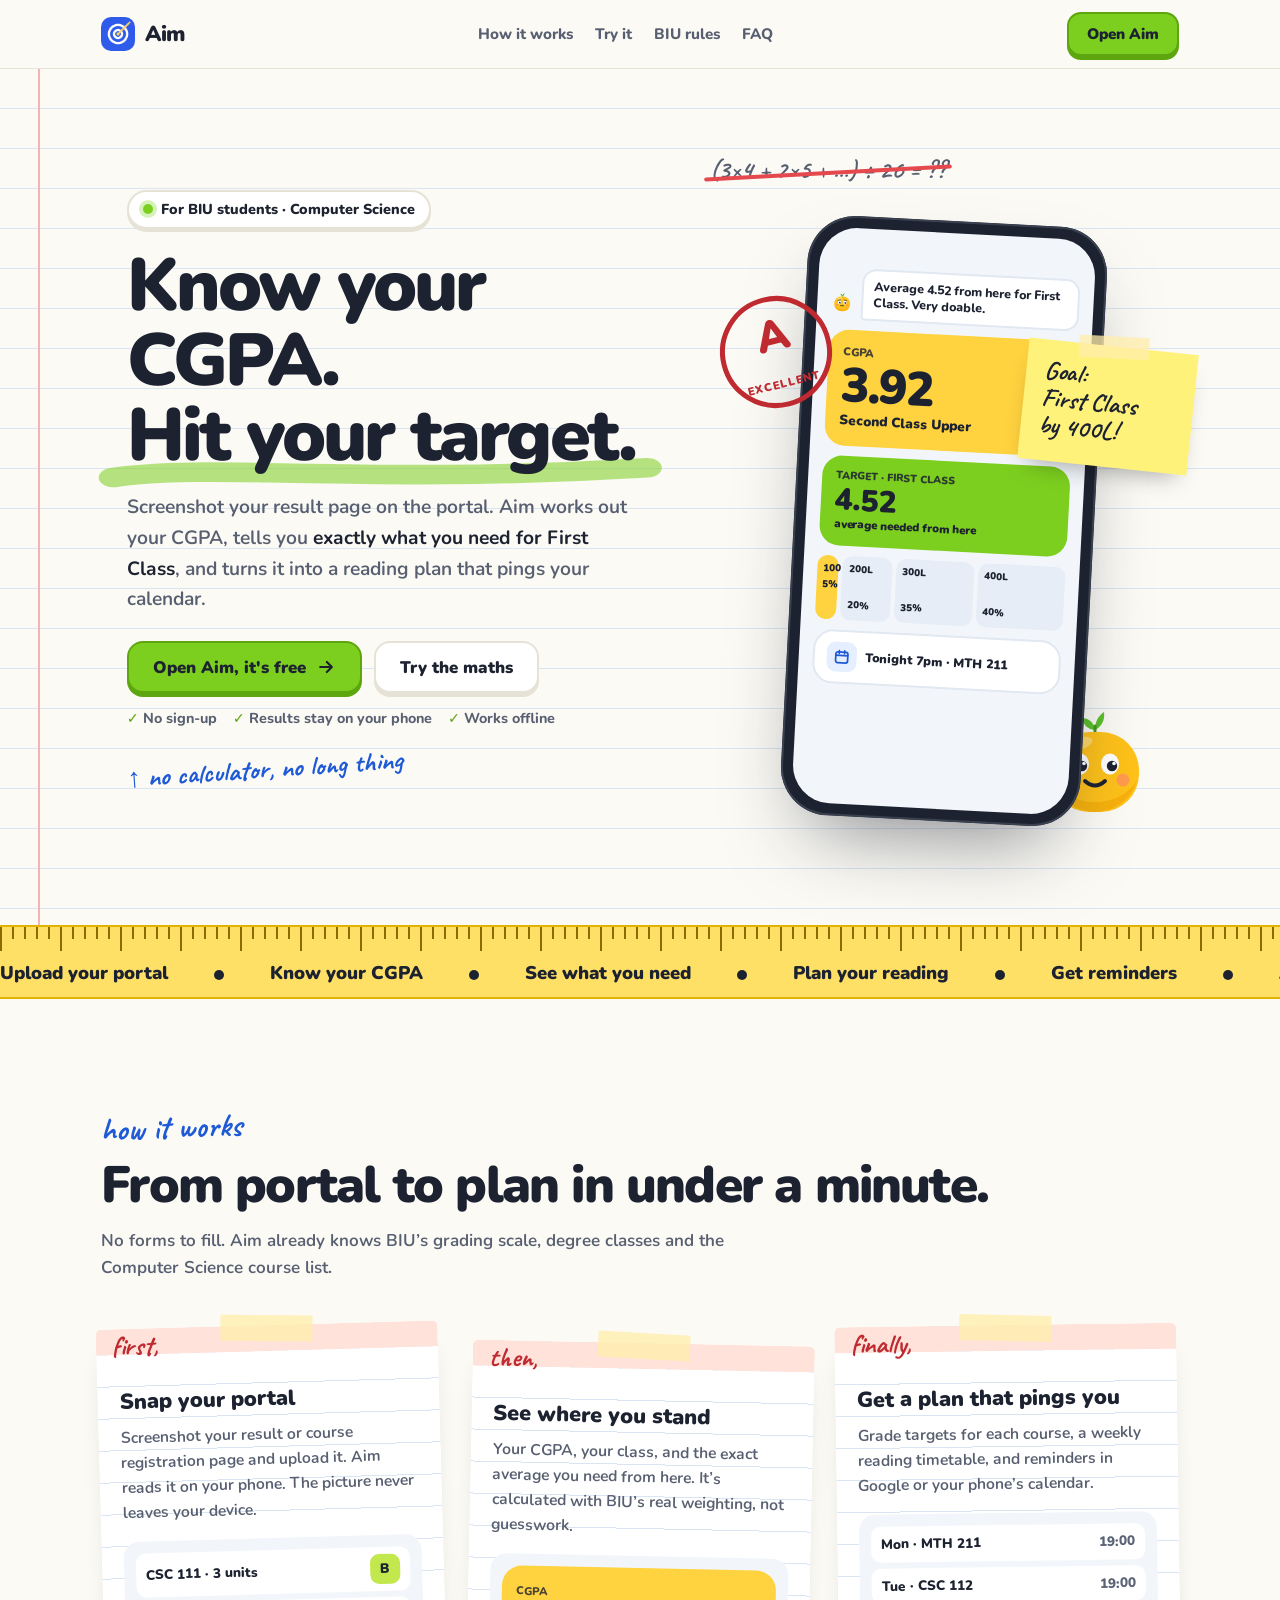
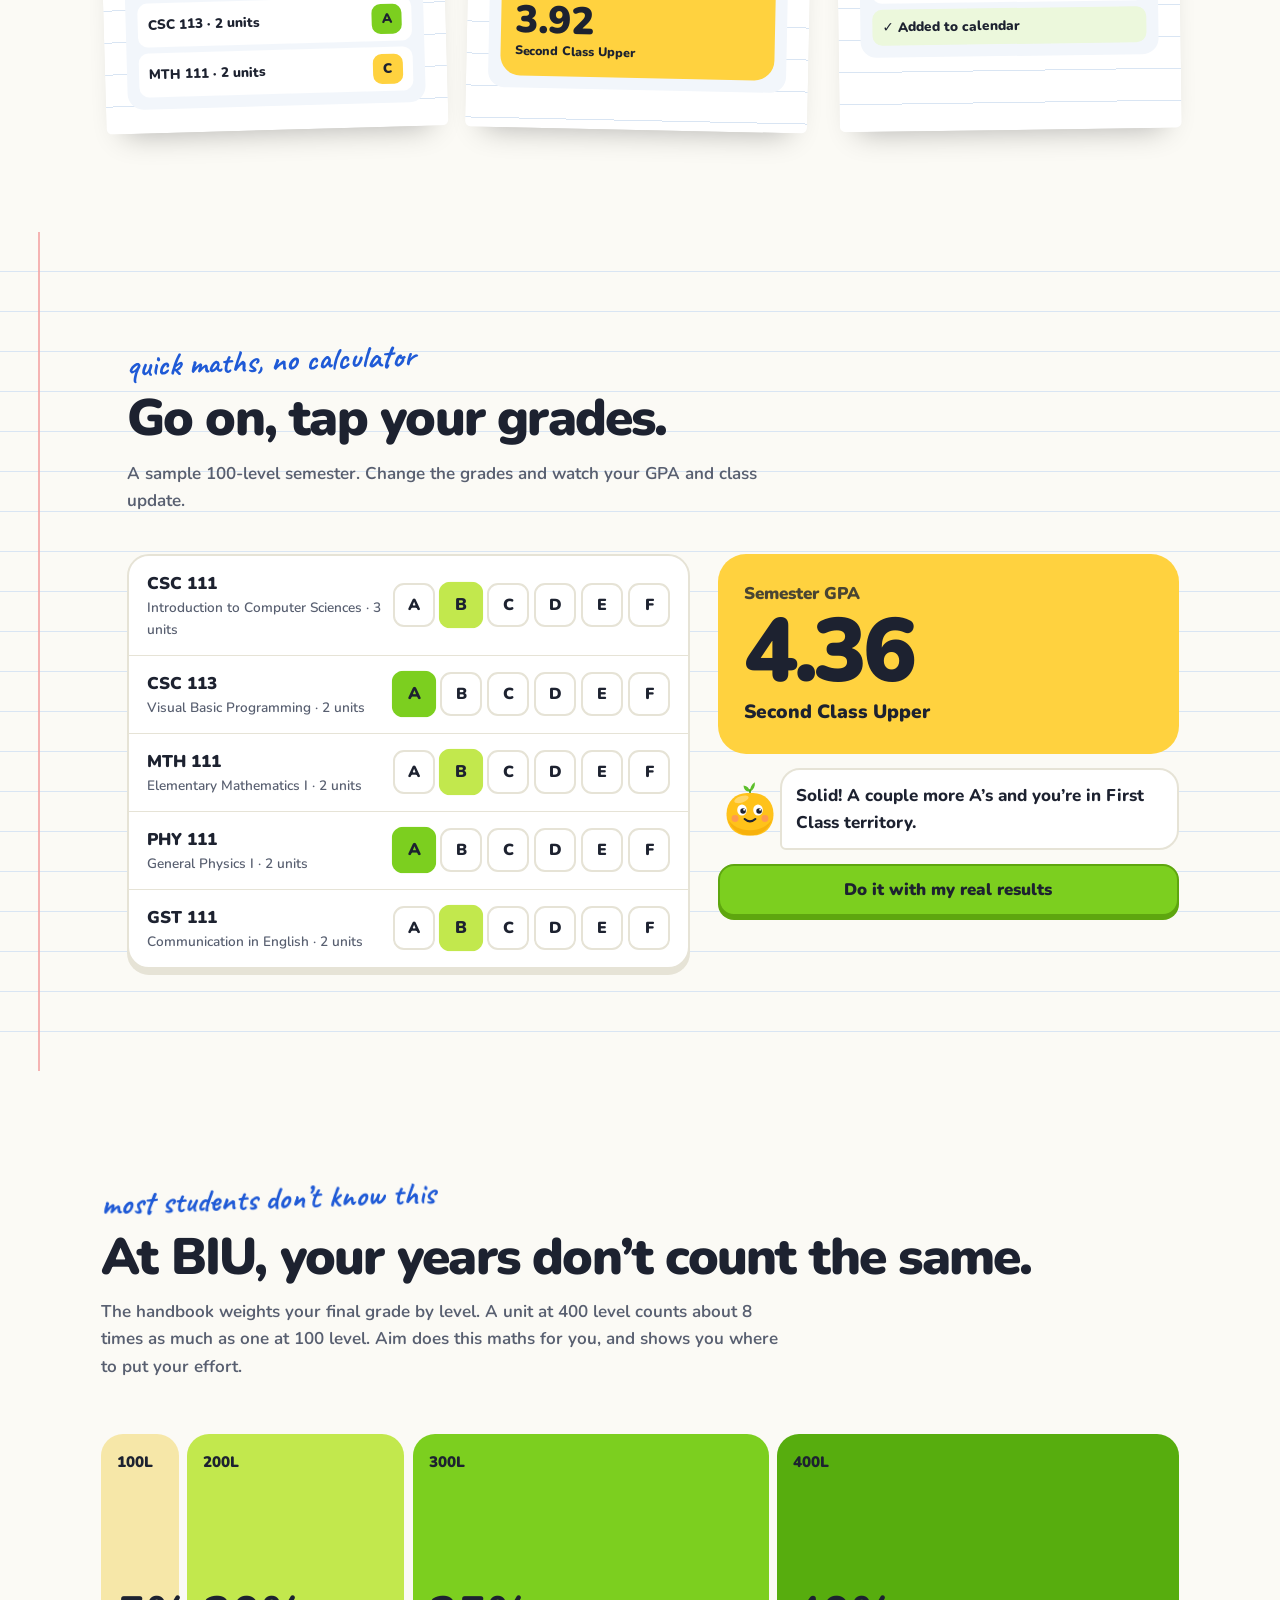
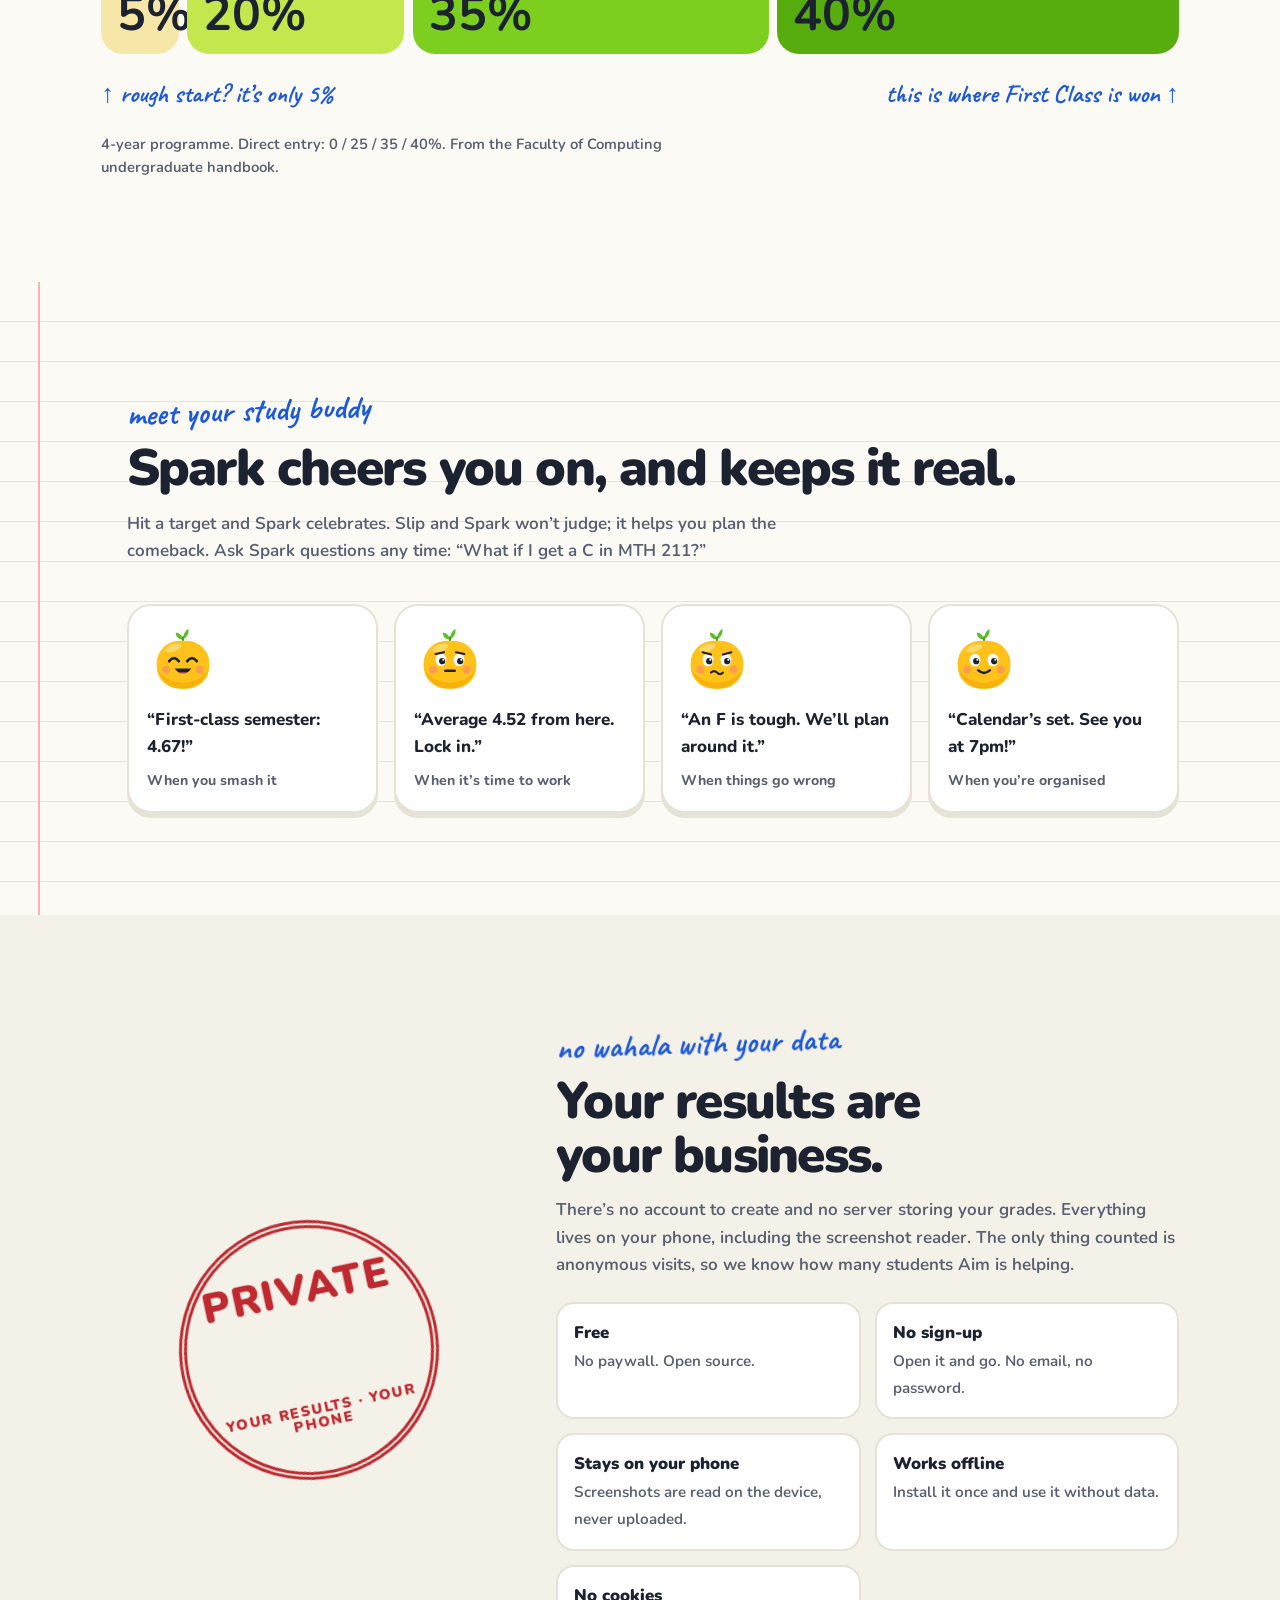
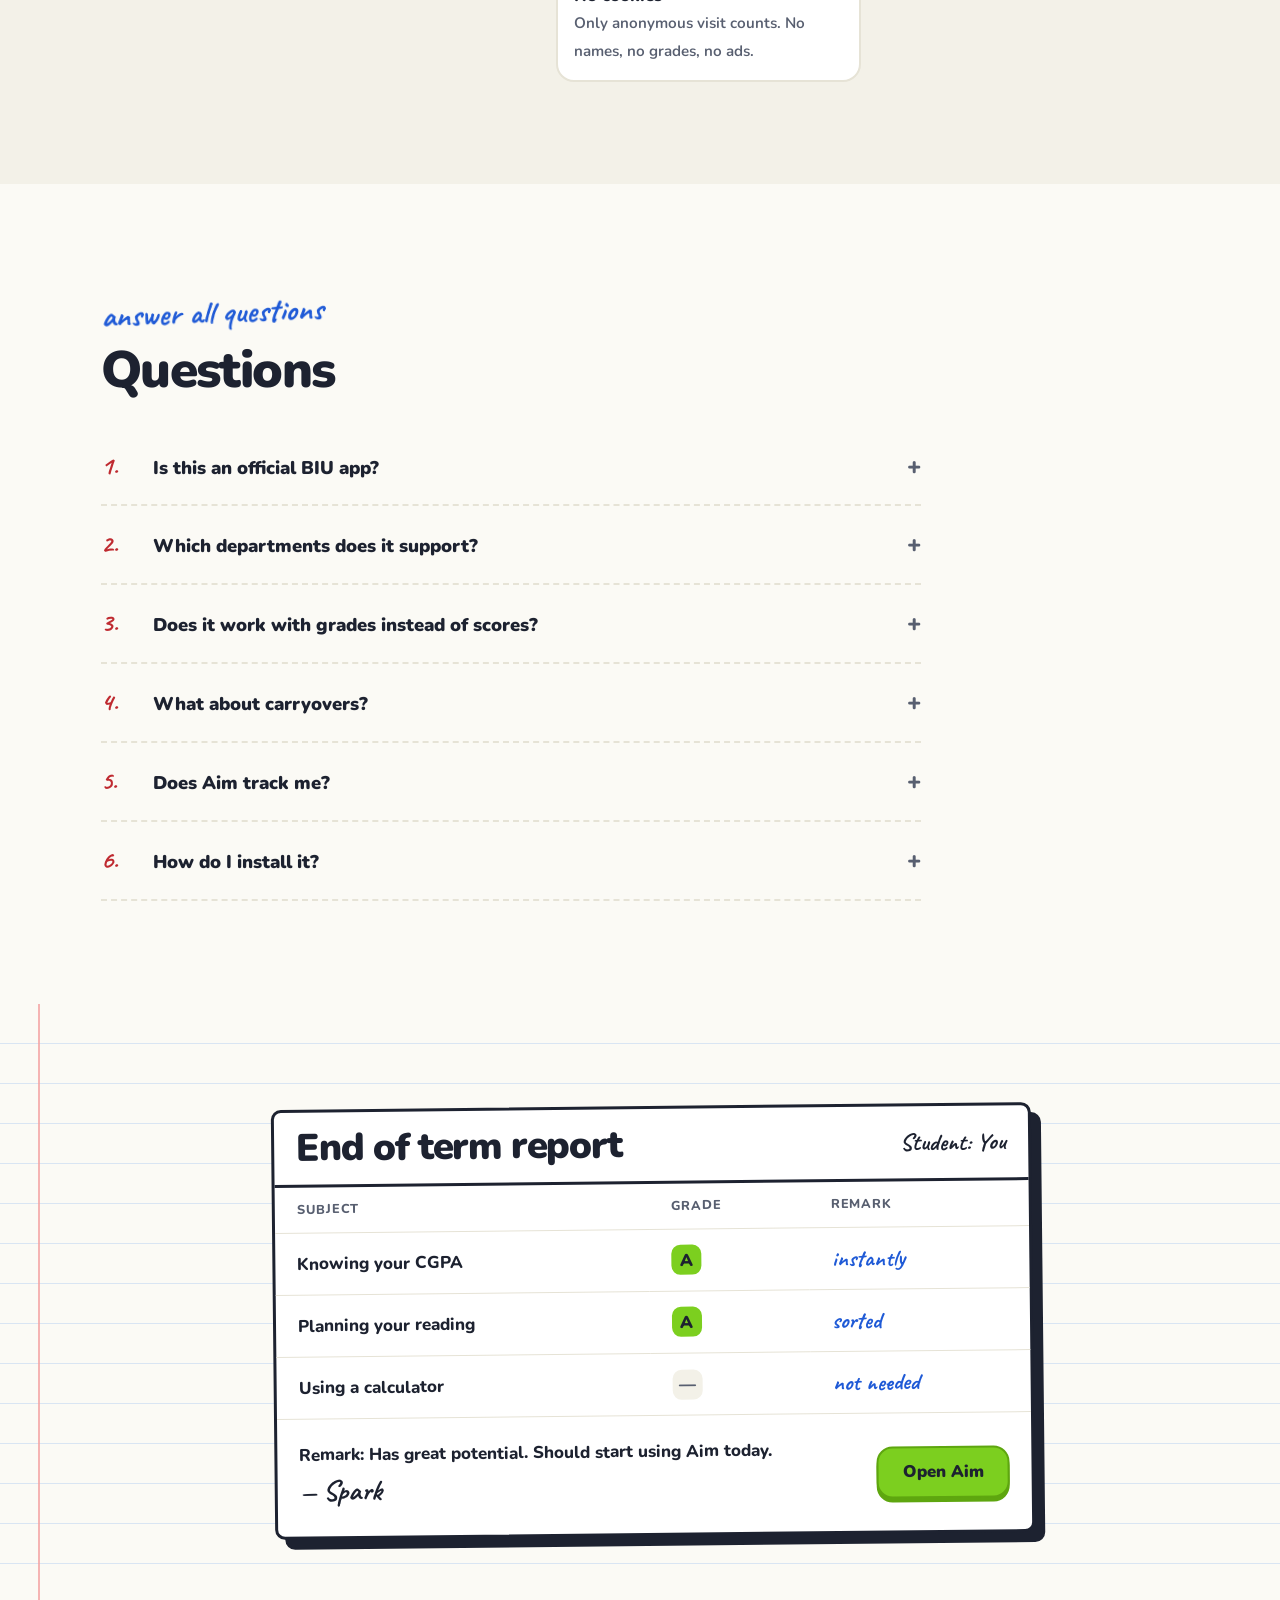
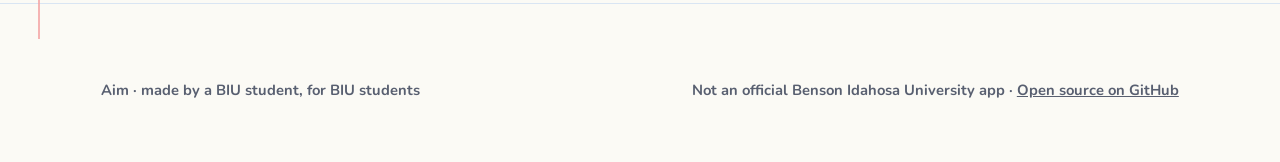
==== commit 182f8195: "Anonymous usage counts with Vercel Web Analytics - Landing: auto page view; app: one page view per s" ====
--- a/index.html
+++ b/index.html
@@ -206,6 +206,8 @@
 @keyframes hop { 0%, 70%, 100% { transform: translateY(0); } 80% { transform: translateY(-14px); } 90% { transform: translateY(0) scaleY(.95); } }
 @media (prefers-reduced-motion: reduce) { *, *::before, *::after { animation: none !important; transition: none !important; } .hl path { stroke-dashoffset: 0; } .pre .lv { opacity: 1; } }
 </style>
+<script>window.va = window.va || function () { (window.vaq = window.vaq || []).push(arguments); };</script>
+<script defer src="/_vercel/insights/script.js"></script>
 </head>
 <body>
 <header><div class="wrap nav">
@@ -297,12 +299,13 @@
     <div>
       <span class="hand kicker">no wahala with your data</span>
       <h2>Your results are your business.</h2>
-      <p class="sub">There’s no account to create and no server storing your grades. Everything lives on your phone, including the screenshot reader.</p>
+      <p class="sub">There’s no account to create and no server storing your grades. Everything lives on your phone, including the screenshot reader. The only thing counted is anonymous visits, so we know how many students Aim is helping.</p>
       <div class="checks">
         <div><b>Free</b><span>No paywall. Open source.</span></div>
         <div><b>No sign-up</b><span>Open it and go. No email, no password.</span></div>
         <div><b>Stays on your phone</b><span>Screenshots are read on the device, never uploaded.</span></div>
         <div><b>Works offline</b><span>Install it once and use it without data.</span></div>
+        <div><b>No cookies</b><span>Only anonymous visit counts. No names, no grades, no ads.</span></div>
       </div>
     </div>
   </div></section>
@@ -315,7 +318,8 @@
       <details><summary><span class="q hand">2.</span>Which departments does it support?</summary><p>Computer Science for now, full-time and part-time, 100 to 400 level. More departments are coming. Course reps, reach out!</p></details>
       <details><summary><span class="q hand">3.</span>Does it work with grades instead of scores?</summary><p>Yes. The portal shows letter grades, so that’s what Aim uses. If you know a score (like 68), Aim converts it to BIU’s letter grade.</p></details>
       <details><summary><span class="q hand">4.</span>What about carryovers?</summary><p>Retaken courses are supported. By default every attempt counts in your CGPA; if your adviser says only the latest counts, switch it in Settings.</p></details>
-      <details><summary><span class="q hand">5.</span>How do I install it?</summary><p>Open Aim in Chrome (Android) or Safari (iPhone) and choose “Install app” or “Add to Home Screen”. You can even use your own photo as the app icon.</p></details>
+      <details><summary><span class="q hand">5.</span>Does Aim track me?</summary><p>No cookies, no account, no ads. Aim counts anonymous visits (which screens get opened, roughly where from) using Vercel Web Analytics, so we know how many students it’s helping. Your name, grades and screenshots never leave your phone.</p></details>
+      <details><summary><span class="q hand">6.</span>How do I install it?</summary><p>Open Aim in Chrome (Android) or Safari (iPhone) and choose “Install app” or “Add to Home Screen”. You can even use your own photo as the app icon.</p></details>
     </div>
   </div></section>
 
